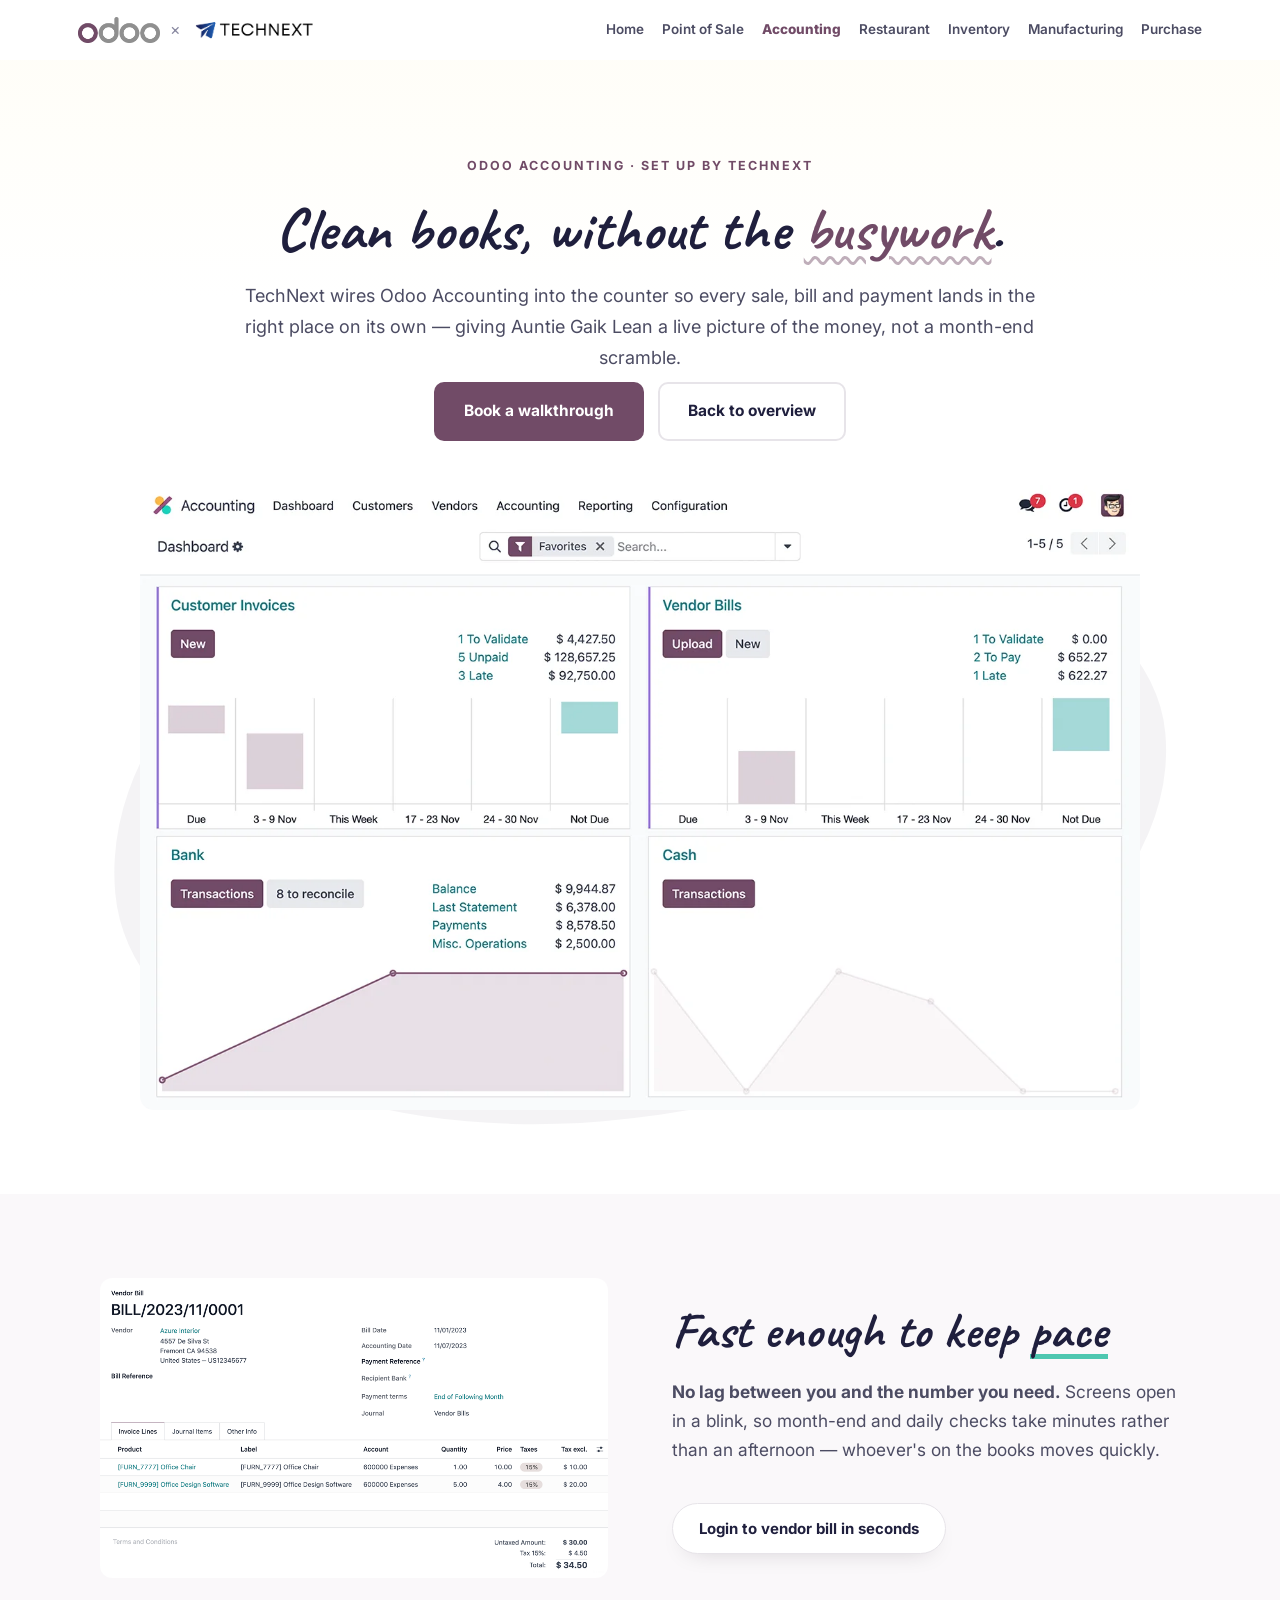
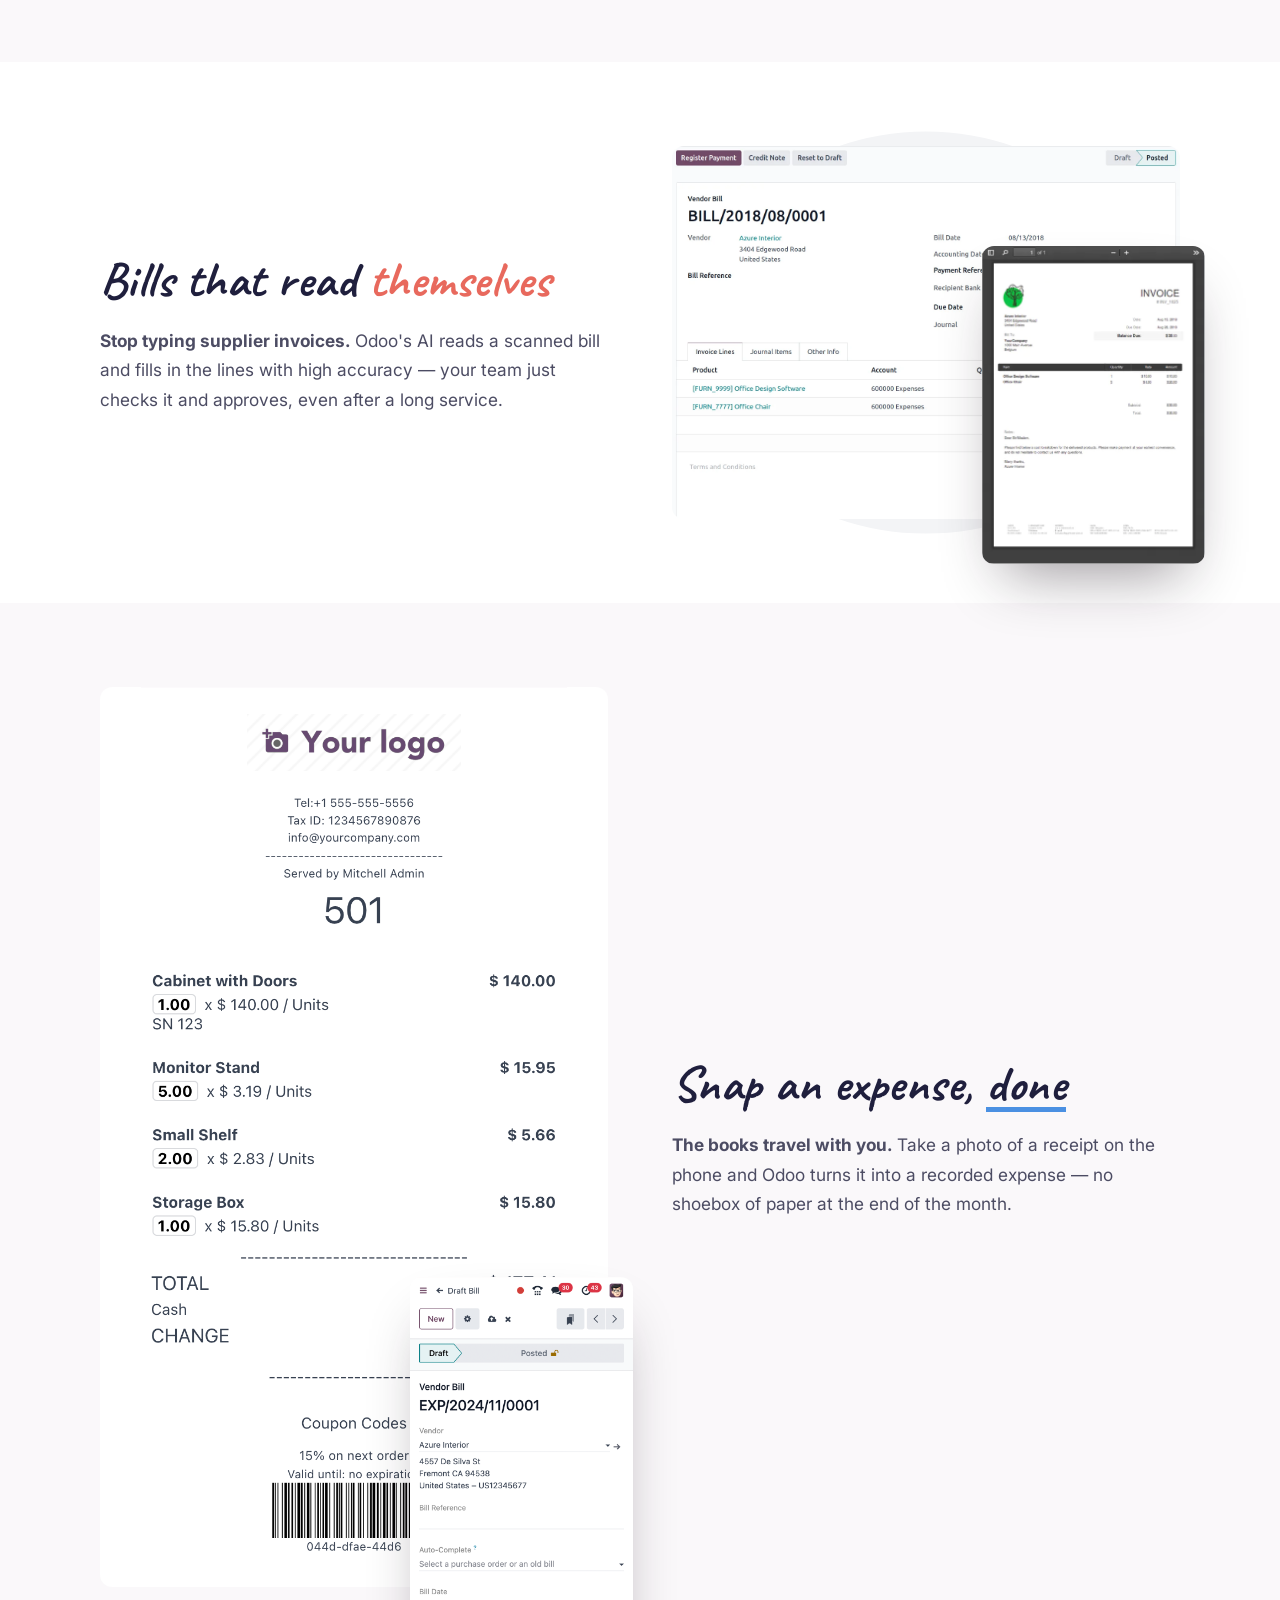
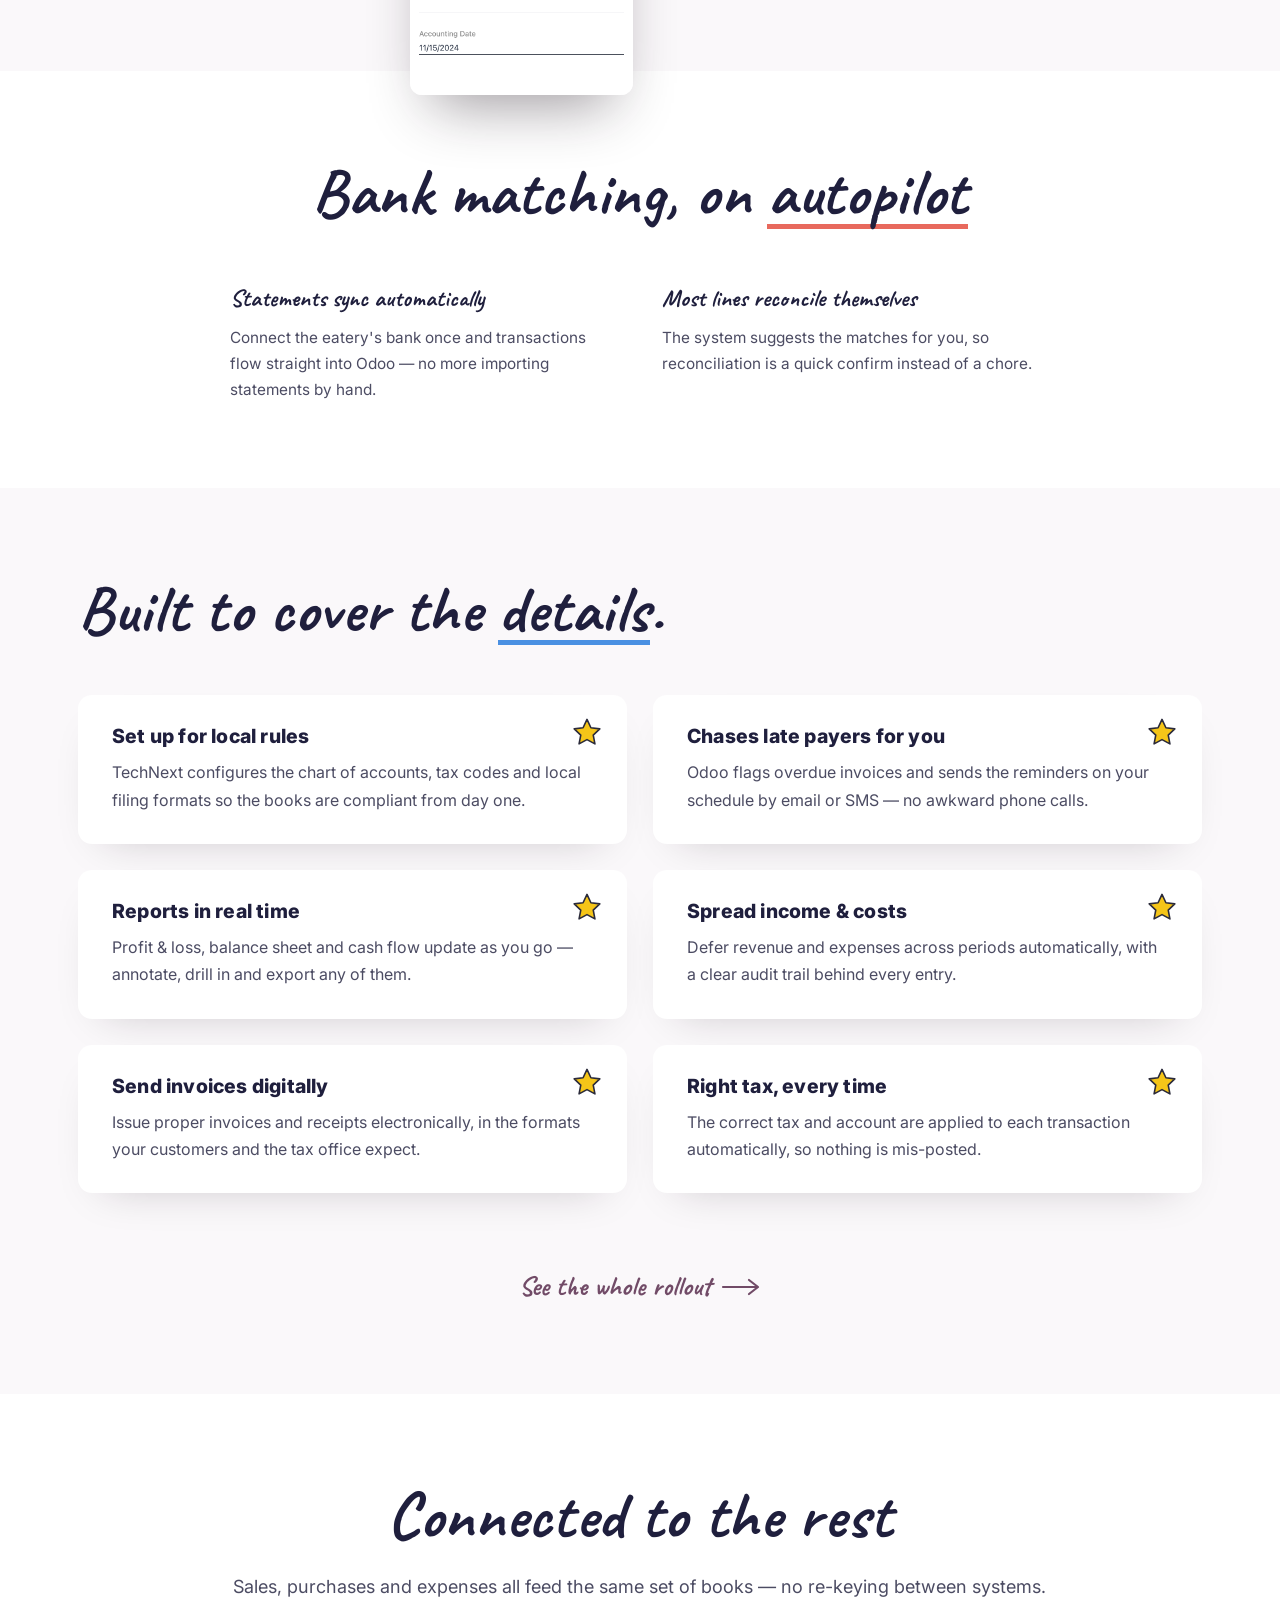
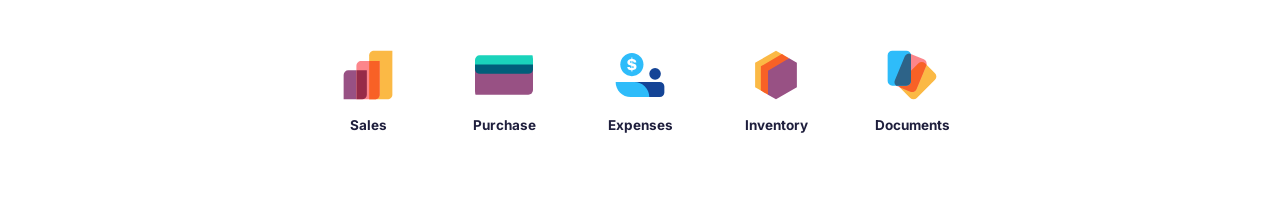
==== accounting.html @ 38722aa0 "Refine section placements to match odoo references - inventory: bigger picking illustrations; "Recei" ====
<!DOCTYPE html>
<html lang="en">
<head>
<meta charset="UTF-8"/>
<meta name="viewport" content="width=device-width, initial-scale=1.0"/>
<title>Accounting — Odoo for Auntie Gaik Lean · TechNext</title>
<meta name="robots" content="noindex, nofollow"/>
<link rel="icon" href="data:image/svg+xml,<svg xmlns='http://www.w3.org/2000/svg' viewBox='0 0 32 32'><rect width='32' height='32' rx='6' fill='%23714B67'/><text x='16' y='22' font-size='18' font-family='sans-serif' fill='white' text-anchor='middle'>O</text></svg>">
<link rel="preconnect" href="https://fonts.googleapis.com"/>
<link rel="preconnect" href="https://fonts.gstatic.com" crossorigin/>
<link href="https://fonts.googleapis.com/css2?family=Inter:wght@400;500;600;700;800;900&family=Caveat:wght@400;600;700&display=swap" rel="stylesheet"/>
<link rel="stylesheet" href="odoo-replica.css?v=14"/>
</head>
<body>

<nav id="nav" class="scrolled">
  <div class="nav-inner">
    <a href="index.html" class="brand">
      <img class="brand-logo" src="img/logo/odoo_logo.png" alt="Odoo"/>
      <i>×</i>
      <img class="brand-logo brand-logo-tn" src="img/logo/technext_logo.png" alt="TechNext"/>
    </a>
    <div class="nav-links">
      <a href="index.html">Home</a>
      <a href="pos.html">Point of Sale</a>
      <a href="accounting.html" class="active">Accounting</a>
      <a href="restaurant.html">Restaurant</a>
      <a href="inventory.html">Inventory</a>
      <a href="manufacturing.html">Manufacturing</a>
      <a href="purchase.html">Purchase</a>
    </div>
  </div>
</nav>

<header class="page-hero">
  <div class="container">
    <span class="eyebrow">Odoo Accounting · set up by TechNext</span>
    <h1>Clean books, without the <span class="ink-purple">busywork</span>.</h1>
    <p class="section-sub center">TechNext wires Odoo Accounting into the counter so every sale, bill and payment lands in the right place on its own — giving Auntie Gaik Lean a live picture of the money, not a month-end scramble.</p>
    <div class="od-btn-row">
      <a href="mailto:hello@technext.asia?subject=Odoo%20Accounting%20for%20Auntie%20Gaik%20Lean" class="btn btn-primary">Book a walkthrough</a>
      <a href="index.html#platform" class="btn btn-ghost">Back to overview</a>
    </div>
  </div>
</header>

<section class="xc-section" style="padding-top:0">
  <div class="container">
    <div class="xc-shot" style="margin-top:0"><img class="xc-img" src="img/odoo-pages/accounting/accounting-hero-image.webp" alt="Odoo Accounting dashboard"/></div>
  </div>
</section>

<section class="xc-section alt">
  <div class="container">
    <div class="od-row">
      <div class="od-media"><img class="main" src="img/odoo-pages/accounting/accounting-vendor-bill.webp" alt="Vendor bill in Odoo"/></div>
      <div class="od-copy">
        <h2>Fast enough to keep <span class="od-u-teal">pace</span></h2>
        <p><b>No lag between you and the number you need.</b> Screens open in a blink, so month-end and daily checks take minutes rather than an afternoon — whoever's on the books moves quickly.</p>
        <div class="chip-row" style="justify-content:flex-start"><span class="chip">Login to vendor bill in seconds</span></div>
      </div>
    </div>
  </div>
</section>

<section class="xc-section">
  <div class="container">
    <div class="od-row">
      <div class="od-copy">
        <h2>Bills that read <span class="w-coral">themselves</span></h2>
        <p><b>Stop typing supplier invoices.</b> Odoo's AI reads a scanned bill and fills in the lines with high accuracy — your team just checks it and approves, even after a long service.</p>
      </div>
      <div class="od-media circle">
        <img class="main" src="img/odoo-pages/accounting/accounting-bill.webp" alt="Bill captured automatically"/>
        <img class="over" src="img/odoo-pages/accounting/accounting-bill-pdf.webp" alt="Scanned supplier bill"/>
      </div>
    </div>
  </div>
</section>

<section class="xc-section alt">
  <div class="container">
    <div class="od-row">
      <div class="od-media circle">
        <img class="main" src="img/odoo-pages/accounting/accounting-mobile-02.webp" alt="Odoo Accounting on mobile"/>
        <img class="over" src="img/odoo-pages/accounting/accounting-mobile-01.webp" alt="Expense photo capture"/>
      </div>
      <div class="od-copy">
        <h2>Snap an expense, <span class="od-u-blue">done</span></h2>
        <p><b>The books travel with you.</b> Take a photo of a receipt on the phone and Odoo turns it into a recorded expense — no shoebox of paper at the end of the month.</p>
      </div>
    </div>
  </div>
</section>

<section class="xc-section">
  <div class="container center">
    <h2 class="section-h">Bank matching, on <span class="od-u-coral">autopilot</span></h2>
    <div class="feat-grid" style="grid-template-columns:repeat(2,1fr);max-width:820px;margin-left:auto;margin-right:auto">
      <div><h4>Statements sync automatically</h4><p>Connect the eatery's bank once and transactions flow straight into Odoo — no more importing statements by hand.</p></div>
      <div><h4>Most lines reconcile themselves</h4><p>The system suggests the matches for you, so reconciliation is a quick confirm instead of a chore.</p></div>
    </div>
  </div>
</section>

<section class="xc-section alt">
  <div class="container center">
    <h2 class="section-h od-h-left">Built to cover the <span class="od-u-blue">details</span>.</h2>
    <div class="od-cards">
      <div class="od-card"><svg class="star" viewBox="0 0 40 40" aria-hidden="true"><path d="M20 3l4.9 10.4 11.1 1.4-8.2 7.8 2.1 11L20 28.3 10.1 33.6l2.1-11L4 14.8l11.1-1.4z" fill="#F5C518" stroke="#2A2A3A" stroke-width="2" stroke-linejoin="round"/></svg><h3>Set up for local rules</h3><p>TechNext configures the chart of accounts, tax codes and local filing formats so the books are compliant from day one.</p></div>
      <div class="od-card"><svg class="star" viewBox="0 0 40 40" aria-hidden="true"><path d="M20 3l4.9 10.4 11.1 1.4-8.2 7.8 2.1 11L20 28.3 10.1 33.6l2.1-11L4 14.8l11.1-1.4z" fill="#F5C518" stroke="#2A2A3A" stroke-width="2" stroke-linejoin="round"/></svg><h3>Reports in real time</h3><p>Profit &amp; loss, balance sheet and cash flow update as you go — annotate, drill in and export any of them.</p></div>
      <div class="od-card"><svg class="star" viewBox="0 0 40 40" aria-hidden="true"><path d="M20 3l4.9 10.4 11.1 1.4-8.2 7.8 2.1 11L20 28.3 10.1 33.6l2.1-11L4 14.8l11.1-1.4z" fill="#F5C518" stroke="#2A2A3A" stroke-width="2" stroke-linejoin="round"/></svg><h3>Send invoices digitally</h3><p>Issue proper invoices and receipts electronically, in the formats your customers and the tax office expect.</p></div>
      <div class="od-card"><svg class="star" viewBox="0 0 40 40" aria-hidden="true"><path d="M20 3l4.9 10.4 11.1 1.4-8.2 7.8 2.1 11L20 28.3 10.1 33.6l2.1-11L4 14.8l11.1-1.4z" fill="#F5C518" stroke="#2A2A3A" stroke-width="2" stroke-linejoin="round"/></svg><h3>Chases late payers for you</h3><p>Odoo flags overdue invoices and sends the reminders on your schedule by email or SMS — no awkward phone calls.</p></div>
      <div class="od-card"><svg class="star" viewBox="0 0 40 40" aria-hidden="true"><path d="M20 3l4.9 10.4 11.1 1.4-8.2 7.8 2.1 11L20 28.3 10.1 33.6l2.1-11L4 14.8l11.1-1.4z" fill="#F5C518" stroke="#2A2A3A" stroke-width="2" stroke-linejoin="round"/></svg><h3>Spread income &amp; costs</h3><p>Defer revenue and expenses across periods automatically, with a clear audit trail behind every entry.</p></div>
      <div class="od-card"><svg class="star" viewBox="0 0 40 40" aria-hidden="true"><path d="M20 3l4.9 10.4 11.1 1.4-8.2 7.8 2.1 11L20 28.3 10.1 33.6l2.1-11L4 14.8l11.1-1.4z" fill="#F5C518" stroke="#2A2A3A" stroke-width="2" stroke-linejoin="round"/></svg><h3>Right tax, every time</h3><p>The correct tax and account are applied to each transaction automatically, so nothing is mis-posted.</p></div>
    </div>
    <div class="center"><a class="see-all" href="index.html#platform">See the whole rollout <svg viewBox="0 0 40 20" fill="none" stroke="currentColor" stroke-width="2.2" stroke-linecap="round" stroke-linejoin="round"><path d="M2 10 H36"/><path d="M28 3 L37 10 L28 17"/></svg></a></div>
  </div>
</section>

<section class="xc-section">
  <div class="container center">
    <h2 class="section-h">Connected to the rest</h2>
    <p class="section-sub center">Sales, purchases and expenses all feed the same set of books — no re-keying between systems.</p>
    <div class="apps-row">
      <div><img src="img/odoo-pages/accounting/icon_sale.svg" alt=""/><h5>Sales</h5></div>
      <div><img src="img/odoo-pages/accounting/icon_purchase.svg" alt=""/><h5>Purchase</h5></div>
      <div><img src="img/odoo-pages/accounting/icon_hr_expense.svg" alt=""/><h5>Expenses</h5></div>
      <div><img src="img/odoo-pages/accounting/icon_stock.svg" alt=""/><h5>Inventory</h5></div>
      <div><img src="img/odoo-pages/accounting/icon_documents.svg" alt=""/><h5>Documents</h5></div>
    </div>
  </div>
</section>

<script src="odoo-replica.js?v=14"></script>
</body>
</html>
---- odoo-replica.css ----
/* ============ Odoo visual system — fresh build for Auntie Gaik Lean proposal ============ */
:root{
  --purple:#714B67;
  --purple-dark:#5B3B54;
  --purple-light:#F0EAEE;
  --teal:#017E84;
  --yellow:#F5C518;
  --coral:#E8695D;
  --ink:#1F1F3D;
  --body:#4C4C63;
  --muted:#8888A0;
  --line:#E7E4E9;
  --bg-alt:#FAF8FA;
  --radius-lg:20px;
  --radius-md:14px;
  --shadow:0 30px 70px -20px rgba(31,20,30,.18);
  --maxw:1180px;
}
*{margin:0;padding:0;box-sizing:border-box}
html{scroll-behavior:smooth}
body{font-family:'Inter',system-ui,-apple-system,sans-serif;color:var(--body);background:#fff;font-size:17px;line-height:1.7;-webkit-font-smoothing:antialiased}
img{max-width:100%;display:block}
a{color:inherit;text-decoration:none}
h1,h2,h3{color:var(--ink);font-family:'Caveat',cursive;font-weight:700;line-height:1.15;letter-spacing:.01em}
.container{max-width:var(--maxw);margin:0 auto;padding:0 28px}
section{padding:108px 0}
.center{text-align:center}
.ink-purple{color:var(--purple);text-decoration:underline wavy;text-decoration-color:rgba(113,75,103,.45);text-underline-offset:7px;text-decoration-thickness:2.5px}
.eyebrow{display:inline-block;font-size:12.5px;font-weight:700;letter-spacing:.16em;text-transform:uppercase;color:var(--purple);margin-bottom:20px}
.section-h{font-size:clamp(2.5rem,4.8vw,3.7rem);margin-bottom:18px;max-width:20em;margin-left:auto;margin-right:auto}
.section-sub{font-size:1.15rem;max-width:46em;margin:0 auto;color:var(--body)}

/* buttons */
.btn{display:inline-flex;align-items:center;gap:10px;font-weight:700;font-size:15.5px;border-radius:10px;padding:14px 28px;border:2px solid transparent;cursor:pointer;transition:all .18s}
.btn-lg{padding:17px 32px;font-size:16.5px}
.btn-primary{background:var(--purple);color:#fff}
.btn-primary:hover{background:var(--purple-dark);transform:translateY(-2px);box-shadow:0 14px 30px -8px rgba(113,75,103,.55)}
.btn-ghost{background:#fff;color:var(--ink);border-color:var(--line)}
.btn-ghost:hover{border-color:var(--purple);color:var(--purple)}
.btn-ghost-dark{background:transparent;color:#fff;border-color:rgba(255,255,255,.4)}
.btn-ghost-dark:hover{border-color:#fff}
.btn-note{font-size:13.5px;color:var(--muted);margin-top:16px}

/* ============ Nav ============ */
#nav{position:fixed;top:0;left:0;right:0;z-index:80;background:rgba(255,255,255,.94);backdrop-filter:blur(14px);border-bottom:1px solid transparent;transition:border-color .2s,box-shadow .2s}
#nav.scrolled{border-color:var(--line);box-shadow:0 10px 30px -18px rgba(31,20,30,.25)}
.nav-inner{max-width:var(--maxw);margin:0 auto;padding:16px 28px;display:flex;align-items:center;justify-content:space-between;gap:20px}
.brand{display:flex;align-items:center;gap:10px;color:var(--ink)}
.brand b{font-size:23px;font-weight:900;letter-spacing:-.03em;color:var(--purple)}
.brand-logo{height:26px;width:auto;display:block}
.brand-logo-tn{height:22px}
.brand i{font-style:normal;color:var(--muted);font-size:16px}
.brand span{font-size:12px;font-weight:600;letter-spacing:.02em;color:var(--muted);border-left:1px solid var(--line);padding-left:10px}
.nav-links{display:flex;gap:18px;align-items:center;flex-wrap:wrap;justify-content:flex-end}
.nav-links a{color:var(--body);font-size:13.5px;font-weight:600;white-space:nowrap;transition:color .18s}
.nav-links a:hover{color:var(--purple)}
.nav-links a.active{color:var(--purple);font-weight:800}
.nav-cta{padding:10px 20px;font-size:14px;white-space:nowrap;flex-shrink:0}
@media(max-width:860px){.nav-inner{flex-wrap:wrap;row-gap:10px}.brand span{display:none}.nav-links{width:100%;flex-wrap:nowrap;overflow-x:auto;justify-content:flex-start;gap:16px;padding-bottom:2px;-webkit-overflow-scrolling:touch}}

/* ============ Hero ============ */
.hero{padding:158px 0 0;text-align:center;background:linear-gradient(180deg,#FFFDF6 0%,#fff 62%)}
.hero .prepared{font-size:13.5px;font-weight:700;letter-spacing:.04em;color:var(--muted);margin-bottom:26px;text-transform:uppercase}
.hero .prepared b{color:var(--teal)}
.hero h1{font-size:clamp(0.8rem,3.7vw,3.1rem);max-width:none;white-space:nowrap;margin:0 auto 24px}
.hero p.lede{font-size:1.28rem;max-width:40em;margin:0 auto 34px;color:var(--body)}
.price-badge{display:inline-flex;flex-direction:column;align-items:center;background:var(--purple-light);border-radius:16px;padding:14px 30px;margin-bottom:36px}
.price-amt{font-size:1.5rem;font-weight:900;color:var(--purple)}
.price-sub{font-size:12.5px;color:var(--body);font-weight:600}
.hero-ctas{display:flex;gap:16px;justify-content:center;flex-wrap:wrap}
.hero-art{max-width:760px;margin:64px auto 0;padding:0 20px}
.hero-art img{width:100%}
.hero-portrait{max-width:940px;margin:44px auto 0;padding:0 20px}
.hero-portrait img{width:100%;display:block}

/* ===== Scroll-reveal entrance + interactivity ===== */
@media (prefers-reduced-motion: no-preference){
  .reveal{opacity:0;translate:0 30px;transition:opacity .7s cubic-bezier(.2,.75,.25,1),translate .7s cubic-bezier(.2,.75,.25,1),transform .32s ease,box-shadow .32s ease}
  .reveal.in-view{opacity:1;translate:0 0}
  .hero-portrait.reveal{translate:0 44px;transition-duration:.9s}
}
/* title hover movement */
.hero h1,.section-h,.pos-orders h2,.tb-feature h2,.plan-head,.inv-head,.quotation-head{transition:transform .32s ease}
.section-h:hover,.pos-orders h2:hover,.plan-head:hover,.inv-head:hover,.quotation-head:hover{transform:translateY(-3px)}
/* interactive media frames */
.intro-frame img,.plan-showcase img,.inv-showcase img,.quotation-video,.pos-main,.tb-plan{transition:transform .38s cubic-bezier(.2,.7,.2,1),box-shadow .38s ease}
.intro-frame:hover img{transform:scale(1.025)}
.plan-showcase:hover img,.inv-showcase:hover img{transform:translateY(-6px) scale(1.01)}
.quotation-showcase:hover .quotation-video{transform:translateY(-5px);box-shadow:0 40px 80px -28px rgba(31,20,30,.45)}
.pos-showcase:hover .pos-main{transform:translateY(-5px)}
/* interactive feature checklist */
.check-item{transition:transform .25s ease,color .25s ease}
.check-item:hover{transform:translateX(6px);color:var(--purple)}
.check-item:hover b{color:var(--purple)}

/* ============ Testimonial strip ============ */
.proof-strip{padding:80px 0 60px}
.proof-inner{display:flex;align-items:center;gap:26px;max-width:880px;margin:0 auto;background:#fff;border:1px solid var(--line);border-radius:var(--radius-lg);padding:34px 40px;box-shadow:var(--shadow);flex-wrap:wrap}
.proof-avatar{width:58px;height:58px;border-radius:50%;flex:none;object-fit:cover}
.proof-quote{font-size:1.08rem;font-style:italic;color:var(--ink);flex:1;min-width:260px}
.proof-who{display:flex;flex-direction:column;font-size:13.5px;flex:none}
.proof-who b{color:var(--ink);font-size:14.5px}
.proof-who span{color:var(--muted)}
.proof-logo{height:26px;width:auto;flex:none;opacity:.85}
.proof-note{margin-top:26px;font-size:14px;color:var(--muted);font-weight:600}

/* ============ Imagine / apps grid ============ */
.imagine{background:var(--bg-alt)}
/* ── apps universe (competitor annotations wrapper) ── */
.apps-universe{position:relative;margin-top:56px;padding:72px 15% 64px;background:var(--purple-light);border-radius:24px;overflow:visible}
.apps-grid{display:grid;grid-template-columns:repeat(6,1fr);gap:16px}

/* annotation base */
.ann{position:absolute;display:flex;flex-direction:column;align-items:flex-start;pointer-events:none;z-index:2;color:var(--purple-dark)}
.ann-label{font-family:'Caveat',cursive;font-size:22px;font-weight:600;color:var(--purple-dark);line-height:1.2;white-space:nowrap}
.ann-arr{display:block;flex:none}

/* annotation positions */
.ann-pos{top:14px;left:7%}
.ann-chope{top:6px;left:28%;align-items:center}
.ann-deputy{top:14px;left:64%;align-items:flex-start}
.ann-side{top:50%;left:6px;transform:translateY(-50%);align-items:flex-end;text-align:right;white-space:normal;max-width:110px}
.ann-xero{bottom:10px;left:7%;flex-direction:row;align-items:flex-end;gap:6px}

@media(max-width:960px){.ann{display:none}.apps-universe{padding:52px 20px 44px}}
@media(max-width:900px){.apps-grid{grid-template-columns:repeat(4,1fr)}}
@media(max-width:560px){.apps-grid{grid-template-columns:repeat(3,1fr)}}
.app-tile{display:flex;flex-direction:column;align-items:center;gap:12px;padding:26px 10px 22px;border-radius:var(--radius-md);background:#fff;border:1px solid var(--line);transition:all .18s}
.app-tile:hover{box-shadow:0 16px 34px -14px rgba(31,20,30,.2);transform:translateY(-4px);border-color:transparent}
.app-tile img{width:52px;height:52px;border-radius:12px}
.app-tile span{font-size:13.5px;font-weight:700;color:var(--ink);text-align:center}

/* ── hero mega apps universe (full 24-app Odoo grid + competitor annotations) ── */
.platform-apps{background:#f3f4f6}

/* Intro stacked figures (industry section) */
.intro-figures{display:flex;flex-direction:column;align-items:center;gap:18px;max-width:820px;margin:0 auto}
.intro-frame{width:100%;background:transparent;border:none;border-radius:0;padding:0;box-shadow:none}
.intro-frame img{width:100%;display:block}

/* Quotations that convert (Sales) centered showcase */
.quotation-feature{padding:64px 28px 32px}
.quotation-head{font-size:clamp(2.5rem,5.2vw,3.9rem);margin-bottom:16px}
.coral-text{color:var(--coral)}
.quotation-feature .section-sub{margin-bottom:0}
.quotation-showcase{max-width:960px;margin:52px auto 0}
.quotation-video{display:block;width:100%;aspect-ratio:16/9;border-radius:16px;border:1px solid var(--line);box-shadow:0 30px 64px -26px rgba(31,20,30,.34);background:#0f0f1a}
.mega-universe{position:relative;max-width:1160px;margin:52px auto 0;padding:66px 14% 74px;background:transparent;overflow:visible}
.mega-grid{display:grid;grid-template-columns:repeat(6,1fr);gap:16px}
.sap-brace{width:100%;height:22px;color:var(--purple-dark)}
.m-quickbooks{top:2px;left:18%}
.m-notion{top:0;left:30.5%}
.m-docusign{top:2px;left:43%}
.m-salesforce{top:0;left:55%}
.m-powerapps{top:2px;left:66%}
.m-chargebee{top:24px;right:1%;flex-direction:row;align-items:flex-start;gap:4px}
.m-seamless{top:36%;left:0;flex-direction:row;align-items:center;text-align:right;gap:4px}
.m-servicecloud{top:60%;left:0;flex-direction:row;align-items:center;text-align:right;gap:4px}
.m-harvest{top:38.5%;right:0;flex-direction:row;align-items:center;gap:4px}
.m-hubspot{top:59.5%;right:0;flex-direction:row;align-items:center;gap:4px}
.m-tableau{top:80%;right:0;flex-direction:row;align-items:center;gap:4px}
.m-slack{top:23%;left:43%}
.m-lightspeed{top:46%;left:28%;align-items:center}
.m-asana{top:46%;left:66%;align-items:center}
.m-zendesk{top:68%;left:39.5%;align-items:center}
.m-shopify{top:68%;left:53.5%;align-items:center}
.m-bamboohr{top:87%;left:64%;align-items:center}
.m-sap{bottom:2px;left:14%;flex-direction:column;align-items:center;width:48%}
@media(max-width:960px){.mega-universe{padding:44px 18px 40px}}
@media(max-width:900px){.mega-grid{grid-template-columns:repeat(4,1fr)}}
@media(max-width:560px){.mega-grid{grid-template-columns:repeat(3,1fr)}}
.apps-note{text-align:center;margin-top:38px;font-size:14.5px;color:var(--muted)}

/* ============ Feature rows ============ */
.feature{display:grid;grid-template-columns:.95fr 1.05fr;gap:72px;align-items:center;padding:64px 0}
.feature.flip{direction:rtl}
.feature.flip .f-copy,.feature.flip .f-media{direction:ltr}
@media(max-width:960px){.feature{grid-template-columns:1fr;gap:40px;direction:ltr!important}}
.f-copy .kicker{font-size:12px;font-weight:700;letter-spacing:.14em;text-transform:uppercase;color:var(--teal);margin-bottom:16px;display:block}
.f-copy h2{font-size:clamp(2.1rem,3.8vw,2.9rem);margin-bottom:18px}
.f-copy p{font-size:1.05rem}
.f-media .shot{border-radius:var(--radius-lg);overflow:hidden;border:1px solid var(--line);box-shadow:var(--shadow);background:#fff}
.f-media .shot img{width:100%}
.feature-list-wrap{padding-top:40px}

/* Take-your-orders centered showcase (replica of odoo.com fine-dining) */
.pos-orders{padding:64px 28px 32px}
.pos-orders h2{font-size:clamp(2.5rem,5.2vw,3.9rem);margin-bottom:16px}
.pos-orders .section-sub{margin-bottom:0}
.pos-showcase{position:relative;width:100%;max-width:1040px;margin:52px auto 0;aspect-ratio:2.15/1}
.pos-showcase img{position:absolute;border-radius:12px;background:#fff}
.pos-main{left:0;top:0;width:66%;z-index:1;border:1px solid var(--line);box-shadow:0 26px 60px -26px rgba(31,20,30,.34)}
.pos-side{right:0;top:0;width:25%;z-index:2;border:1px solid var(--line);box-shadow:0 26px 58px -22px rgba(31,20,30,.42)}
.pos-float{left:28%;bottom:2%;width:25%;z-index:3;box-shadow:0 30px 60px -16px rgba(31,20,30,.5)}
@media(max-width:800px){
  .pos-showcase{position:static;aspect-ratio:auto;max-width:440px;display:flex;flex-direction:column;align-items:center;gap:18px}
  .pos-showcase img{position:static;width:100%}
}

/* Table-booking centered showcase (replica of odoo.com fine-dining) */
.tb-feature{padding:64px 28px 32px}
.tb-feature h2{font-size:clamp(2.5rem,5.2vw,3.9rem);margin-bottom:16px}
.tb-feature .section-sub{margin-bottom:0}
.ink-yellow{color:var(--ink);text-decoration:underline wavy;text-decoration-color:var(--yellow);text-underline-offset:8px;text-decoration-thickness:3px}
.tb-showcase{position:relative;width:100%;max-width:1120px;margin:52px auto 0;aspect-ratio:1.87}
.tb-showcase img{position:absolute;border-radius:12px;border:1px solid var(--line);background:#fff}
.tb-plan{left:0;top:50%;transform:translateY(-50%);width:47%;z-index:1;box-shadow:0 26px 58px -26px rgba(31,20,30,.36)}
.tb-edit{right:0;top:0;width:50%;z-index:2;box-shadow:0 22px 50px -24px rgba(31,20,30,.34)}
.tb-cal{right:0;bottom:0;width:50%;z-index:2;box-shadow:0 22px 50px -24px rgba(31,20,30,.34)}
.tb-arrow{position:absolute;left:43%;bottom:3%;width:82px;height:auto;color:var(--purple);z-index:3}
@media(max-width:800px){
  .tb-showcase{position:static;aspect-ratio:auto;max-width:460px;display:flex;flex-direction:column;align-items:center;gap:18px}
  .tb-showcase img{position:static;width:100%;transform:none}
  .tb-arrow{display:none}
}

/* Planning centered showcase (replica of odoo.com fine-dining) */
.plan-feature{padding:64px 28px 32px}
.plan-head{display:flex;align-items:center;justify-content:center;gap:22px;flex-wrap:wrap;font-size:clamp(2.5rem,5.2vw,3.9rem);margin-bottom:16px}
.plan-ic{width:52px;height:52px;flex:none;color:var(--coral)}
.plan-ic.flip{transform:scaleX(-1)}
.mark-coral{background:rgba(232,105,93,.32);box-decoration-break:clone;-webkit-box-decoration-break:clone;padding:.02em .22em;border-radius:5px;color:var(--ink)}
.plan-feature .section-sub{margin-bottom:0}
.plan-showcase{position:relative;max-width:900px;margin:52px auto 0}
.plan-showcase::before{content:"";position:absolute;left:50%;top:50%;transform:translate(-50%,-50%);width:82%;aspect-ratio:1;background:rgba(31,31,61,.045);border-radius:50%;z-index:0}
.plan-showcase img{position:relative;z-index:1;width:100%;border-radius:14px;border:1px solid var(--line);box-shadow:0 30px 64px -26px rgba(31,20,30,.34)}
@media(max-width:800px){.plan-head{gap:12px}.plan-ic{width:38px;height:38px}}

/* Inventory centered showcase (replica of odoo.com fine-dining) */
.inv-feature{padding:64px 28px 32px}
.inv-head{display:flex;align-items:center;justify-content:center;gap:26px;flex-wrap:wrap;font-size:clamp(2.5rem,5.2vw,3.9rem);margin-bottom:16px}
.inv-ic{width:58px;height:56px;flex:none}
.inv-ic.flip{transform:scaleX(-1)}
.mark-yellow{background:rgba(245,197,24,.5);box-decoration-break:clone;-webkit-box-decoration-break:clone;padding:.02em .22em;border-radius:5px;color:var(--ink)}
.inv-feature .section-sub{margin-bottom:0}
.inv-showcase{position:relative;max-width:1040px;margin:52px auto 0}
.inv-showcase::before{content:"";position:absolute;left:50%;top:50%;transform:translate(-50%,-50%);width:44%;aspect-ratio:1;background:rgba(31,31,61,.045);border-radius:50%;z-index:0}
.inv-spark{position:absolute;top:-24px;left:-8px;width:60px;height:60px;color:#2E7FF1;z-index:2}
.inv-showcase img{position:relative;z-index:1;width:100%;border-radius:14px;border:1px solid var(--line);box-shadow:0 30px 64px -26px rgba(31,20,30,.34)}
@media(max-width:800px){.inv-head{gap:14px}.inv-ic{width:42px;height:42px}.inv-spark{display:none}}

/* mini carousel */
.carousel{position:relative}
.carousel .slide{display:none}
.carousel .slide.active{display:block}
.car-nav{display:flex;align-items:center;justify-content:center;gap:18px;margin-top:20px}
.car-btn{width:40px;height:40px;border-radius:50%;border:1px solid var(--line);background:#fff;color:var(--ink);cursor:pointer;font-size:17px;display:flex;align-items:center;justify-content:center;transition:all .15s}
.car-btn:hover{border-color:var(--purple);color:var(--purple);background:var(--purple-light)}
.car-dots{display:flex;gap:9px}
.car-dots i{width:8px;height:8px;border-radius:50%;background:var(--line);display:block;transition:background .15s}
.car-dots i.on{background:var(--purple)}

/* speech bubble */
.bubble{display:flex;align-items:flex-start;gap:14px;margin-top:32px}
.bubble .avatar{flex:none;width:46px;height:46px;border-radius:50%;background:var(--purple);color:#fff;font-weight:800;font-size:12.5px;display:flex;align-items:center;justify-content:center}
.bubble .avatar.teal{background:var(--teal)}
.bubble .say{position:relative;background:#fff;border:1px solid var(--line);border-radius:var(--radius-md);padding:15px 19px;font-size:15px;font-style:italic;color:var(--ink);box-shadow:0 14px 30px -16px rgba(31,20,30,.3)}
.bubble .say::before{content:"";position:absolute;left:-7px;top:16px;width:12px;height:12px;background:#fff;border-left:1px solid var(--line);border-bottom:1px solid var(--line);transform:rotate(45deg)}
.bubble .say b{display:block;font-style:normal;font-size:11.5px;font-weight:700;letter-spacing:.06em;text-transform:uppercase;color:var(--muted);margin-top:8px}

/* ============ Checklist ============ */
.check-grid{display:grid;grid-template-columns:repeat(3,1fr);gap:10px 44px;margin-top:52px;text-align:left}
@media(max-width:900px){.check-grid{grid-template-columns:repeat(2,1fr)}}
@media(max-width:560px){.check-grid{grid-template-columns:1fr}}
.check-item{display:flex;gap:14px;align-items:flex-start;padding:12px 0;color:var(--teal);font-weight:800}
.check-item b{display:block;color:var(--ink);font-size:15.5px;font-weight:700}
.check-item span{font-size:13.5px;color:var(--body);font-weight:400}

/* ============ POS "Restaurant made easy" grid ============ */
.pos-section{background:var(--bg-alt)}
.pos-grid{display:grid;grid-template-columns:repeat(3,1fr);gap:22px;margin-top:56px}
@media(max-width:900px){.pos-grid{grid-template-columns:repeat(2,1fr)}}
@media(max-width:600px){.pos-grid{grid-template-columns:1fr}}
.pos-card{background:#fff;border:1px solid var(--line);border-radius:var(--radius-md);overflow:hidden;box-shadow:0 18px 40px -20px rgba(31,20,30,.18);transition:transform .18s}
.pos-card:hover{transform:translateY(-4px)}
.pos-card img{width:100%;aspect-ratio:4/3;object-fit:cover;background:var(--purple)}
.pos-card video{display:block;width:100%;aspect-ratio:16/9;object-fit:cover;background:#0f0f1a}
.pos-card-wide{grid-column:1/-1}
.pos-card figcaption{padding:16px 18px 20px;text-align:left}
.pos-card figcaption b{display:block;font-size:15px;color:var(--ink);margin-bottom:4px}
.pos-card figcaption span{font-size:13px;color:var(--muted)}

/* ============ Why Odoo ============ */
.why-grid{display:grid;grid-template-columns:repeat(3,1fr);gap:24px}
@media(max-width:900px){.why-grid{grid-template-columns:1fr}}
.why-card{background:#fff;border:1px solid var(--line);border-radius:var(--radius-lg);padding:34px 30px;transition:transform .2s,box-shadow .2s,border-color .2s}
.why-card:hover{transform:translateY(-4px);border-color:transparent;box-shadow:0 26px 52px -28px rgba(31,20,30,.3)}
.why-ic{display:inline-flex;align-items:center;justify-content:center;width:54px;height:54px;border-radius:15px;background:var(--purple-light);color:var(--purple);margin-bottom:22px}
.why-ic svg{width:27px;height:27px}
.why-card h3{font-size:1.55rem;margin-bottom:8px}
.why-card p{font-size:.97rem}

/* Floating video preview modal */
.pos-card{cursor:pointer}
.video-modal{position:fixed;inset:0;z-index:200;display:flex;align-items:center;justify-content:center;padding:5vw;background:rgba(20,14,20,.74);backdrop-filter:blur(6px);-webkit-backdrop-filter:blur(6px);opacity:0;visibility:hidden;transition:opacity .3s ease,visibility .3s ease}
.video-modal.open{opacity:1;visibility:visible}
.video-modal-inner{width:min(1040px,92vw);border-radius:16px;overflow:hidden;background:#000;box-shadow:0 50px 110px -24px rgba(0,0,0,.65);transform:scale(.9) translateY(16px);transition:transform .38s cubic-bezier(.2,.85,.25,1)}
.video-modal.open .video-modal-inner{transform:scale(1) translateY(0)}
.video-modal-inner video{display:block;width:100%;aspect-ratio:16/9;background:#000}
.video-modal-close{position:absolute;top:20px;right:26px;width:46px;height:46px;border-radius:50%;border:none;background:rgba(255,255,255,.15);color:#fff;font-size:26px;line-height:1;cursor:pointer;display:flex;align-items:center;justify-content:center;transition:background .2s,transform .2s}
.video-modal-close:hover{background:rgba(255,255,255,.3);transform:scale(1.08)}
@media (prefers-reduced-motion: reduce){.video-modal,.video-modal-inner{transition:none}}

/* Introduction video section */
.intro-video-wrap{max-width:960px;margin:44px auto 0}
.intro-video{display:block;width:100%;aspect-ratio:16/9;border-radius:16px;border:1px solid var(--line);box-shadow:0 30px 64px -26px rgba(31,20,30,.34);background:#0f0f1a}

/* ===================== App feature pages ===================== */
.page-hero{padding:150px 0 44px;text-align:center;background:linear-gradient(180deg,#FFFDF6 0%,#fff 62%)}
.page-hero h1{font-size:clamp(2.2rem,5vw,3.7rem);margin:0 auto 16px;max-width:16em}
.page-hero .section-sub{margin:0 auto}
.app-media{max-width:1000px;margin:0 auto}
.placeholder{display:flex;flex-direction:column;align-items:center;justify-content:center;gap:6px;width:100%;aspect-ratio:16/9;border:2px dashed #c7c4ce;border-radius:14px;background:#f3f4f6;color:var(--muted);font-weight:700;font-size:14px;text-align:center;padding:18px}
.placeholder small{font-weight:500;font-size:12px;opacity:.85}
.hl-section{background:var(--bg-alt)}
.hl-grid{display:grid;grid-template-columns:repeat(3,1fr);gap:22px;margin-top:48px}
@media(max-width:900px){.hl-grid{grid-template-columns:1fr}}
.hl-card{background:#fff;border:1px solid var(--line);border-radius:var(--radius-md);overflow:hidden;transition:transform .2s,box-shadow .2s}
.hl-card:hover{transform:translateY(-4px);box-shadow:0 22px 46px -24px rgba(31,20,30,.25)}
.hl-card .placeholder{aspect-ratio:16/9;border:none;border-bottom:1px dashed #c7c4ce;border-radius:0}
.hl-body{padding:20px 22px 24px}
.hl-card h3{font-size:1.3rem;margin-bottom:6px}
.hl-card p{font-size:.95rem}
/* --- exact-copy building blocks (odoo.com module pages) --- */
.xc-section{padding:84px 0}
.xc-section.alt{background:var(--bg-alt)}
.xc-img{display:block;width:100%;border-radius:14px}
.xc-shot{max-width:1000px;margin:44px auto 0}
.img-duo{display:grid;grid-template-columns:1fr 1fr;gap:26px;align-items:center;max-width:1000px;margin:44px auto 0}
@media(max-width:800px){.img-duo{grid-template-columns:1fr}}
/* tight masonry collage for a set of related screenshots (e.g. RFQ views) */
.img-collage{columns:2;column-gap:22px;max-width:940px;margin:44px auto 0}
@media(max-width:800px){.img-collage{columns:1}}
.img-collage img{display:block;width:100%;border-radius:12px;margin-bottom:22px;break-inside:avoid;-webkit-column-break-inside:avoid;box-shadow:0 16px 40px -28px rgba(31,20,30,.3)}
/* stacked shots with hand-drawn arrow between (odoo purchase "flexible agreements") */
.stack-shots{max-width:860px;margin:44px auto 0}
.stack-shots img{display:block;border-radius:12px;box-shadow:0 22px 50px -28px rgba(31,20,30,.3)}
.stack-shots .shot-1{width:92%;margin-left:auto}
.stack-shots .mid-arrow{display:flex;justify-content:center;padding:22px 0;color:var(--purple-dark)}
.stack-shots .shot-2{width:78%;margin-left:auto}
/* small-left / big-right duo with arrow between (odoo "cross-channel selling") */
.duo-arrow{display:grid;grid-template-columns:1fr 70px 1.35fr;gap:14px;align-items:center;max-width:1040px;margin:44px auto 0}
.duo-arrow img{width:100%;border-radius:12px;box-shadow:0 18px 44px -28px rgba(31,20,30,.28)}
.duo-arrow .darr{color:var(--purple-dark);width:70px;height:40px}
@media(max-width:800px){.duo-arrow{grid-template-columns:1fr}.duo-arrow .darr{display:none}}
/* single shot with an overlapping card (odoo "all the small things") */
.xc-overlap{position:relative;max-width:820px;margin:44px auto 80px}
.xc-overlap .main{display:block;width:100%;border-radius:12px}
.xc-overlap .over{position:absolute;right:-6%;bottom:-16%;width:60%;border-radius:12px;box-shadow:0 30px 60px -22px rgba(31,20,30,.4)}
@media(max-width:800px){.xc-overlap{margin-bottom:44px}.xc-overlap .over{position:static;width:100%;margin-top:16px;box-shadow:none}}
/* od-media overlay hung on the left side */
.od-media .over-left{position:absolute;left:-6%;bottom:-12%;width:55%;border-radius:12px;box-shadow:0 30px 60px -22px rgba(31,20,30,.45)}
@media(max-width:800px){.od-media .over-left{display:none}}
/* picking strategy cards — big illustration in card, caption below (odoo "minimize picking movements") */
.pick-grid{display:grid;grid-template-columns:repeat(3,1fr);gap:30px;max-width:1120px;margin:48px auto 0;text-align:left}
@media(max-width:900px){.pick-grid{grid-template-columns:1fr}}
.pick-card{background:#fff;border-radius:14px;padding:28px 22px;box-shadow:0 18px 44px -26px rgba(31,20,30,.22);display:flex;align-items:center;justify-content:center}
.pick-card img{width:100%;max-width:345px}
.pick-item h3{font-family:'Inter',sans-serif;font-size:1.15rem;font-weight:800;margin:20px 0 8px;color:var(--ink)}
.pick-item p{font-size:.95rem}
/* paperless shop-floor collage (odoo "become a paperless company") */
.paperless{position:relative}
.paperless img{border-radius:12px;display:block}
.paperless .pc-main{width:78%;margin-left:22%;box-shadow:0 24px 55px -30px rgba(31,20,30,.35)}
.paperless .pc-left{position:absolute;left:0;top:-6%;width:30%;box-shadow:0 26px 54px -24px rgba(31,20,30,.4)}
.paperless .pc-right{position:absolute;right:-4%;bottom:-14%;width:33%;box-shadow:0 26px 54px -24px rgba(31,20,30,.4)}
/* hand-written labels around a screenshot (odoo "complex meets intuitive") */
.annot-wrap{position:relative;max-width:1120px;margin:56px auto 0;padding:0 180px}
.annot-img{display:block;width:100%;border-radius:12px;box-shadow:0 24px 55px -30px rgba(31,20,30,.3)}
.annot{position:absolute;width:160px;font-family:'Caveat',cursive;font-size:22px;font-weight:600;color:var(--purple-dark);line-height:1.12}
.annot svg{width:34px;height:26px;color:#b9b6c0;display:block;margin-top:6px}
.annot.al{text-align:right}
.annot.al svg{margin-left:auto}
.annot.ar{text-align:left}
.a-l1{left:4px;top:8%}.a-l2{left:4px;top:44%}.a-l3{left:4px;bottom:10%}
.a-r1{right:4px;top:6%}.a-r2{right:4px;top:42%}.a-r3{right:4px;bottom:16%}
@media(max-width:1000px){.annot-wrap{padding:0}.annot{display:none}}
/* coral spark decoration (odoo hero flourish) */
.pos-spark{position:absolute;left:-58px;top:-36px;width:58px;height:58px}
@media(max-width:800px){.pos-spark{display:none}}

/* ===== odoo-style soft grey blobs behind imagery ===== */
.xc-shot,.od-media,.pos-showcase,.tb-showcase,.annot-wrap,.stack-shots,.duo-arrow,.xc-overlap,.paperless,.hero-side,.img-collage,.inv-showcase,.plan-showcase{position:relative}
.xc-shot::before,.od-media::before,.pos-showcase::before,.tb-showcase::before,.annot-wrap::before,.stack-shots::before,.duo-arrow::before,.xc-overlap::before,.paperless::before,.hero-side::before,.img-collage::before,.inv-showcase::before,.plan-showcase::before{content:"";position:absolute;left:50%;top:52%;transform:translate(-50%,-50%) rotate(-5deg);width:106%;height:98%;background:rgba(113,102,125,.08);border-radius:48% 52% 56% 44%/56% 45% 55% 44%;z-index:-1;pointer-events:none}
/* vary the blob shape a little between blocks so it reads hand-placed */
.od-media::before{width:112%;height:108%;border-radius:50%;transform:translate(-50%,-50%) rotate(8deg)}
.hero-side::before{width:118%;height:120%;top:58%;border-radius:50% 50% 46% 54%/60% 56% 44% 40%}
.annot-wrap::before{width:78%;height:112%;border-radius:50%}
.stack-shots::before{width:112%;height:104%;transform:translate(-50%,-50%) rotate(4deg)}

/* ===== bigger, more colorful type (odoo scale) ===== */
.section-h{font-size:clamp(2.7rem,5.4vw,4.1rem)}
.od-copy h2{font-size:clamp(2.5rem,4.6vw,3.5rem)}
.section-sub{font-size:1.13rem}
.w-blue{color:#4a90e2}
.w-coral{color:#E8695D}
.w-teal{color:#3bbba4}
.od-hl-teal{background:rgba(78,199,176,.42);box-decoration-break:clone;-webkit-box-decoration-break:clone;padding:.02em .18em;border-radius:4px}
.od-hl-coral{background:rgba(232,105,93,.42);box-decoration-break:clone;-webkit-box-decoration-break:clone;padding:.02em .18em;border-radius:4px}
.od-ellipse-blue{position:relative;display:inline-block;padding:0 .08em}
.od-ellipse-blue::after{content:"";position:absolute;left:-6%;top:-12%;width:112%;height:128%;border:3.5px solid #4a90e2;border-radius:50%;transform:rotate(-4deg);pointer-events:none}
/* staggered RFQ collage (odoo "Automated RFQs for the busy bee") */
.rfq-collage{position:relative;display:grid;grid-template-columns:1fr 1fr;gap:40px;max-width:980px;margin:48px auto 0;align-items:start}
.rfq-collage::before{content:"";position:absolute;left:50%;top:50%;transform:translate(-50%,-50%);width:70%;aspect-ratio:1;background:rgba(113,102,125,.08);border-radius:50%;z-index:-1}
.rfq-col{display:flex;flex-direction:column;gap:34px}
.rfq-col.right{padding-top:66px}
.rfq-collage img{width:100%;border-radius:12px;box-shadow:0 18px 44px -28px rgba(31,20,30,.3)}
.rfq-col.left .loc{width:84%}
@media(max-width:800px){.rfq-collage{grid-template-columns:1fr}.rfq-col.right{padding-top:0}}
/* "+" separator and hand-written follow-up line (odoo inventory hero) */
.plus-sep{font-size:64px;line-height:1;color:#c9c6d0;text-align:center;margin:60px 0 10px;font-weight:300}
.script-line{font-family:'Caveat',cursive;font-size:clamp(1.9rem,3.5vw,2.7rem);font-weight:700;color:var(--ink);text-align:center}
.chip-row{display:flex;flex-wrap:wrap;justify-content:center;gap:14px;margin-top:38px}
.chip{background:#fff;border:1px solid var(--line);border-radius:999px;padding:12px 26px;font-weight:700;color:var(--ink);font-size:15px;box-shadow:0 10px 24px -16px rgba(31,20,30,.25)}
.label-callouts{display:flex;flex-wrap:wrap;justify-content:center;gap:12px;margin-top:34px}
.label-callouts span{font-family:'Caveat',cursive;font-size:21px;font-weight:600;color:var(--purple-dark);background:var(--purple-light);border-radius:10px;padding:6px 16px}
.feat-grid{display:grid;grid-template-columns:repeat(3,1fr);gap:30px 44px;margin-top:48px;text-align:left}
@media(max-width:900px){.feat-grid{grid-template-columns:1fr}}
.feat-grid h4{font-family:'Caveat',cursive;font-size:1.5rem;color:var(--ink);margin-bottom:6px}
.feat-grid p{font-size:.96rem}
.apps-row{display:flex;flex-wrap:wrap;justify-content:center;gap:26px;margin-top:44px}
.apps-row a,.apps-row div{display:flex;flex-direction:column;align-items:center;gap:10px;width:110px}
.apps-row img{width:58px;height:58px;border-radius:13px}
.apps-row h5{font-size:13.5px;font-weight:700;color:var(--ink);text-align:center}
.xc-testimonial{max-width:760px;margin:0 auto;text-align:center}
.xc-testimonial blockquote{font-size:1.3rem;font-style:italic;color:var(--ink);line-height:1.6}
.xc-testimonial .who{display:flex;align-items:center;justify-content:center;gap:16px;margin-top:26px}
.xc-testimonial .who img.avatar{width:56px;height:56px;border-radius:50%;object-fit:cover}
.xc-testimonial .who img.logo{height:30px;width:auto;opacity:.9}
.join-band{background:var(--ink);color:#fff;padding:64px 0;text-align:center}
.join-band h6{font-family:'Caveat',cursive;font-size:2rem;color:#fff}
.advisor-list{display:flex;flex-wrap:wrap;justify-content:center;gap:10px;margin-top:26px}
.advisor-list li{list-style:none;font-size:13px;font-weight:600;color:var(--muted);border:1px solid var(--line);border-radius:999px;padding:8px 18px}
.hero-side{position:relative;max-width:1000px;margin:44px auto 0}
.hero-side .side{position:absolute;right:-2%;bottom:-6%;width:30%;border-radius:12px;box-shadow:0 26px 54px -22px rgba(31,20,30,.45)}
@media(max-width:800px){.hero-side .side{display:none}}

/* --- odoo.com visual layout v2 --- */
.od-btn-row{display:flex;gap:14px;justify-content:center;flex-wrap:wrap;margin-top:10px}
.od-note{font-size:13.5px;color:var(--muted);margin-top:16px}
.od-note a{color:var(--purple);text-decoration:underline}
.od-row{display:grid;grid-template-columns:1fr 1fr;gap:64px;align-items:center;max-width:1080px;margin:0 auto}
.od-row.flip .od-media{order:2}
@media(max-width:900px){.od-row{grid-template-columns:1fr;gap:38px}.od-row.flip .od-media{order:0}}
.od-copy h2{font-size:clamp(2.2rem,4vw,3.1rem);margin-bottom:18px;text-align:left;max-width:none}
.od-copy p{font-size:1.08rem;text-align:left}
.od-media{position:relative}
.od-media .main{width:100%;border-radius:12px;display:block}
.od-media .over{position:absolute;right:-5%;bottom:-12%;width:44%;border-radius:12px;box-shadow:0 30px 60px -22px rgba(31,20,30,.45)}
.od-media.circle::before{content:"";position:absolute;left:50%;top:50%;transform:translate(-50%,-50%);width:92%;aspect-ratio:1;background:#f3f4f6;border-radius:50%;z-index:-1}
.star-grid{display:flex;flex-wrap:wrap;gap:38px 48px;justify-content:center;align-content:center}
.star-item{display:flex;flex-direction:column;align-items:center;gap:10px;width:118px}
.star-item svg{width:52px;height:52px}
.star-item span{font-family:'Caveat',cursive;font-size:23px;font-weight:600;color:var(--ink);text-align:center;line-height:1.1}
.od-cards{columns:2;column-gap:26px;margin-top:48px;text-align:left}
@media(max-width:900px){.od-cards{columns:1}}
.od-card{position:relative;background:#fff;border-radius:14px;padding:30px 34px;box-shadow:0 18px 44px -26px rgba(31,20,30,.25);break-inside:avoid;-webkit-column-break-inside:avoid;margin-bottom:26px}
.od-card h3{font-family:'Inter',sans-serif;font-size:1.22rem;font-weight:800;margin-bottom:12px;color:var(--ink);padding-right:44px}
.od-card p{font-size:1rem}
.od-card .star{position:absolute;top:22px;right:24px;width:32px;height:32px}
.od-card img{width:100%;border-radius:10px;margin-top:18px}
.od-h-left{text-align:left;margin-left:0;max-width:12em}
/* odoo hand-drawn heading strokes */
.od-ellipse{position:relative;display:inline-block;padding:0 .08em}
.od-ellipse::after{content:"";position:absolute;left:-6%;top:-12%;width:112%;height:128%;border:3.5px solid #4ec7b0;border-radius:50%;transform:rotate(-4deg);pointer-events:none}
.od-u-blue{background:linear-gradient(#4a90e2,#4a90e2) 0 90%/100% 5px no-repeat;padding-bottom:3px}
.od-u-teal{background:linear-gradient(#4ec7b0,#4ec7b0) 0 90%/100% 5px no-repeat;padding-bottom:3px}
.od-u-coral{background:linear-gradient(#e8695d,#e8695d) 0 90%/100% 5px no-repeat;padding-bottom:3px}
.od-u-yellow{background:linear-gradient(#f5c518,#f5c518) 0 88%/100% 7px no-repeat;padding-bottom:3px}
.od-hl-blue{background:rgba(74,144,226,.42);box-decoration-break:clone;-webkit-box-decoration-break:clone;padding:.02em .18em;border-radius:4px}
.od-hl-yellow{background:rgba(245,197,24,.55);box-decoration-break:clone;-webkit-box-decoration-break:clone;padding:.02em .18em;border-radius:4px}
/* icon + hand-drawn arrow label columns (real-time data / replenishment strategies) */
.od-labels{display:flex;flex-wrap:wrap;justify-content:center;gap:34px 56px;margin:44px auto 0}
.od-lab{display:flex;flex-direction:column;align-items:center;gap:10px;width:150px}
.od-lab .ic{width:56px;height:56px;border-radius:15px;display:flex;align-items:center;justify-content:center;color:#fff}
.od-lab .ic svg{width:30px;height:30px}
.od-lab .name{font-family:'Caveat',cursive;font-size:24px;font-weight:600;color:var(--ink);line-height:1.1;text-align:center}
.od-lab .darr{width:26px;height:36px;color:var(--purple-dark)}
.see-all{display:inline-flex;align-items:center;gap:10px;margin-top:44px;font-family:'Caveat',cursive;font-size:1.7rem;font-weight:700;color:var(--purple)}
.see-all svg{width:40px;height:20px}

.benefit-band{background:var(--purple);color:#fff}
.benefit-band .eyebrow{color:#fff;opacity:.75}
.benefit-band h2{color:#fff}
.benefit-list{list-style:none;max-width:640px;margin:26px auto 0;text-align:left;display:grid;gap:12px}
.benefit-list li{display:flex;gap:12px;align-items:flex-start;font-size:1.06rem;color:rgba(255,255,255,.92)}
.benefit-list li::before{content:"✓";color:#fff;font-weight:800;flex:none}
.phase-note{margin-top:26px;font-size:14px;color:rgba(255,255,255,.72)}
.page-actions{display:flex;gap:14px;justify-content:center;flex-wrap:wrap;padding:56px 0}

/* Ending remarks / closing section */
.closing{background:var(--bg-alt)}
.closing-inner{max-width:820px}
.closing-text{font-size:1.15rem;color:var(--body);max-width:44em;margin:0 auto 18px}
.closing-sign{font-family:'Caveat',cursive;font-size:1.9rem;font-weight:700;color:var(--purple);margin-top:14px}

.why-feature{display:grid;grid-template-columns:1.05fr 1fr;gap:44px;align-items:center;margin-top:24px;padding:48px 52px;background:var(--purple-light);border-radius:var(--radius-lg)}
.why-feature-media img{width:100%;max-width:540px;margin:0 auto}
.why-feature-copy .eyebrow{margin-bottom:14px}
.why-feature-copy h3{font-size:1.9rem;margin-bottom:12px}
.why-feature-copy p{color:var(--body)}
@media(max-width:900px){.why-feature{grid-template-columns:1fr;gap:26px;padding:34px 26px}.why-feature-media{order:2}}

/* ============ Social proof band (dark) ============ */
.proof-band{background:var(--ink);color:#fff}
.proof-band .section-h{color:#fff}
.proof-card{max-width:720px;margin:44px auto 0;background:rgba(255,255,255,.06);border:1px solid rgba(255,255,255,.12);border-radius:var(--radius-lg);padding:40px}
.proof-band .proof-quote{color:#fff;font-size:1.15rem}
.proof-band .proof-who{margin-top:22px}
.proof-band .proof-who b{color:#fff}
.proof-band .proof-who span{color:rgba(255,255,255,.6)}

/* ============ Investment / pricing ============ */
.now-next{border:1px solid var(--line);border-radius:var(--radius-md);overflow:hidden;font-size:14.5px;background:#fff;max-width:880px;margin:0 auto}
.now-next .row{display:grid;grid-template-columns:1fr 1fr}
.now-next .row+.row{border-top:1px solid var(--line)}
.now-next .cell{padding:15px 22px}
.now-next .cell:first-child{border-right:1px solid var(--line);color:var(--muted)}
.now-next .cell:last-child{color:var(--ink);font-weight:700}
.now-next .row.head .cell{font-size:11.5px;font-weight:800;letter-spacing:.08em;text-transform:uppercase;background:var(--bg-alt)}
.now-next .row.head .cell:first-child{color:var(--muted)}
.now-next .row.head .cell:last-child{color:var(--purple)}

.price-cards{display:grid;grid-template-columns:repeat(3,1fr);gap:22px;margin:56px 0 24px}
@media(max-width:900px){.price-cards{grid-template-columns:1fr}}
.price-card{position:relative;background:#fff;border:1px solid var(--line);border-radius:var(--radius-lg);padding:32px 26px;text-align:center;display:flex;flex-direction:column;gap:8px;box-shadow:0 18px 40px -24px rgba(31,20,30,.16)}
.price-card.featured{border-color:var(--purple);box-shadow:0 24px 54px -20px rgba(113,75,103,.35);transform:scale(1.03)}
.pc-badge{position:absolute;top:-13px;left:50%;transform:translateX(-50%);background:var(--purple);color:#fff;font-size:11px;font-weight:800;letter-spacing:.04em;padding:6px 14px;border-radius:20px;white-space:nowrap}
.pc-label{font-size:14px;font-weight:700;color:var(--ink);min-height:40px}
.pc-amt{font-size:2rem;font-weight:900;color:var(--purple)}
.pc-amt i{font-style:normal;font-size:13px;font-weight:600;color:var(--muted)}
.pc-note{font-size:13px;color:var(--muted)}

/* ============ Final CTA ============ */
.final-cta{background:linear-gradient(135deg,var(--purple) 0%,var(--purple-dark) 100%);color:#fff}
.final-cta h2{color:#fff;font-size:clamp(2.5rem,4.8vw,3.6rem);margin-bottom:16px}
.final-cta p{font-size:1.15rem;color:rgba(255,255,255,.85);max-width:36em;margin:0 auto 36px}
.final-cta .btn-note{color:rgba(255,255,255,.7)}

/* ============ Footer ============ */
footer{background:var(--ink);color:rgba(255,255,255,.7);padding:80px 0 0}
.footer-grid{display:grid;grid-template-columns:1.6fr 1fr 1fr 1fr;gap:40px;padding-bottom:56px;border-bottom:1px solid rgba(255,255,255,.12)}
@media(max-width:800px){.footer-grid{grid-template-columns:1fr 1fr}}
.footer-brand b{font-size:22px;color:#fff;font-weight:900}
.footer-brand p{margin-top:16px;font-size:13.5px;line-height:1.7;max-width:32em}
.footer-col h4{color:#fff;font-size:13px;letter-spacing:.06em;text-transform:uppercase;margin-bottom:18px}
.footer-col a{display:block;font-size:14px;margin-bottom:12px;color:rgba(255,255,255,.68)}
.footer-col a:hover{color:#fff}
.footer-bottom{display:flex;justify-content:space-between;padding:26px 0;font-size:12.5px;color:rgba(255,255,255,.45);flex-wrap:wrap;gap:8px}

/* ============ Hamburger toggle ============ */
.nav-toggle{flex-direction:column;justify-content:center;gap:5px;width:40px;height:40px;cursor:pointer;background:none;border:none;padding:8px;border-radius:8px;flex:none}
.nav-toggle span{display:block;width:22px;height:2px;background:var(--ink);border-radius:2px}
@media(min-width:961px){.nav-toggle{display:none}}

/* ============ Restaurant photo strip ============ */
.restaurant-strip{padding:0;overflow:hidden}
.restaurant-grid{display:grid;grid-template-columns:1fr 1.2fr 1.2fr 1fr;gap:3px}
.restaurant-grid img{width:100%;height:280px;object-fit:cover;display:block}
@media(max-width:900px){.restaurant-grid{grid-template-columns:1fr 1fr}.restaurant-grid img{height:200px}}
@media(max-width:560px){.restaurant-grid img{height:150px}}
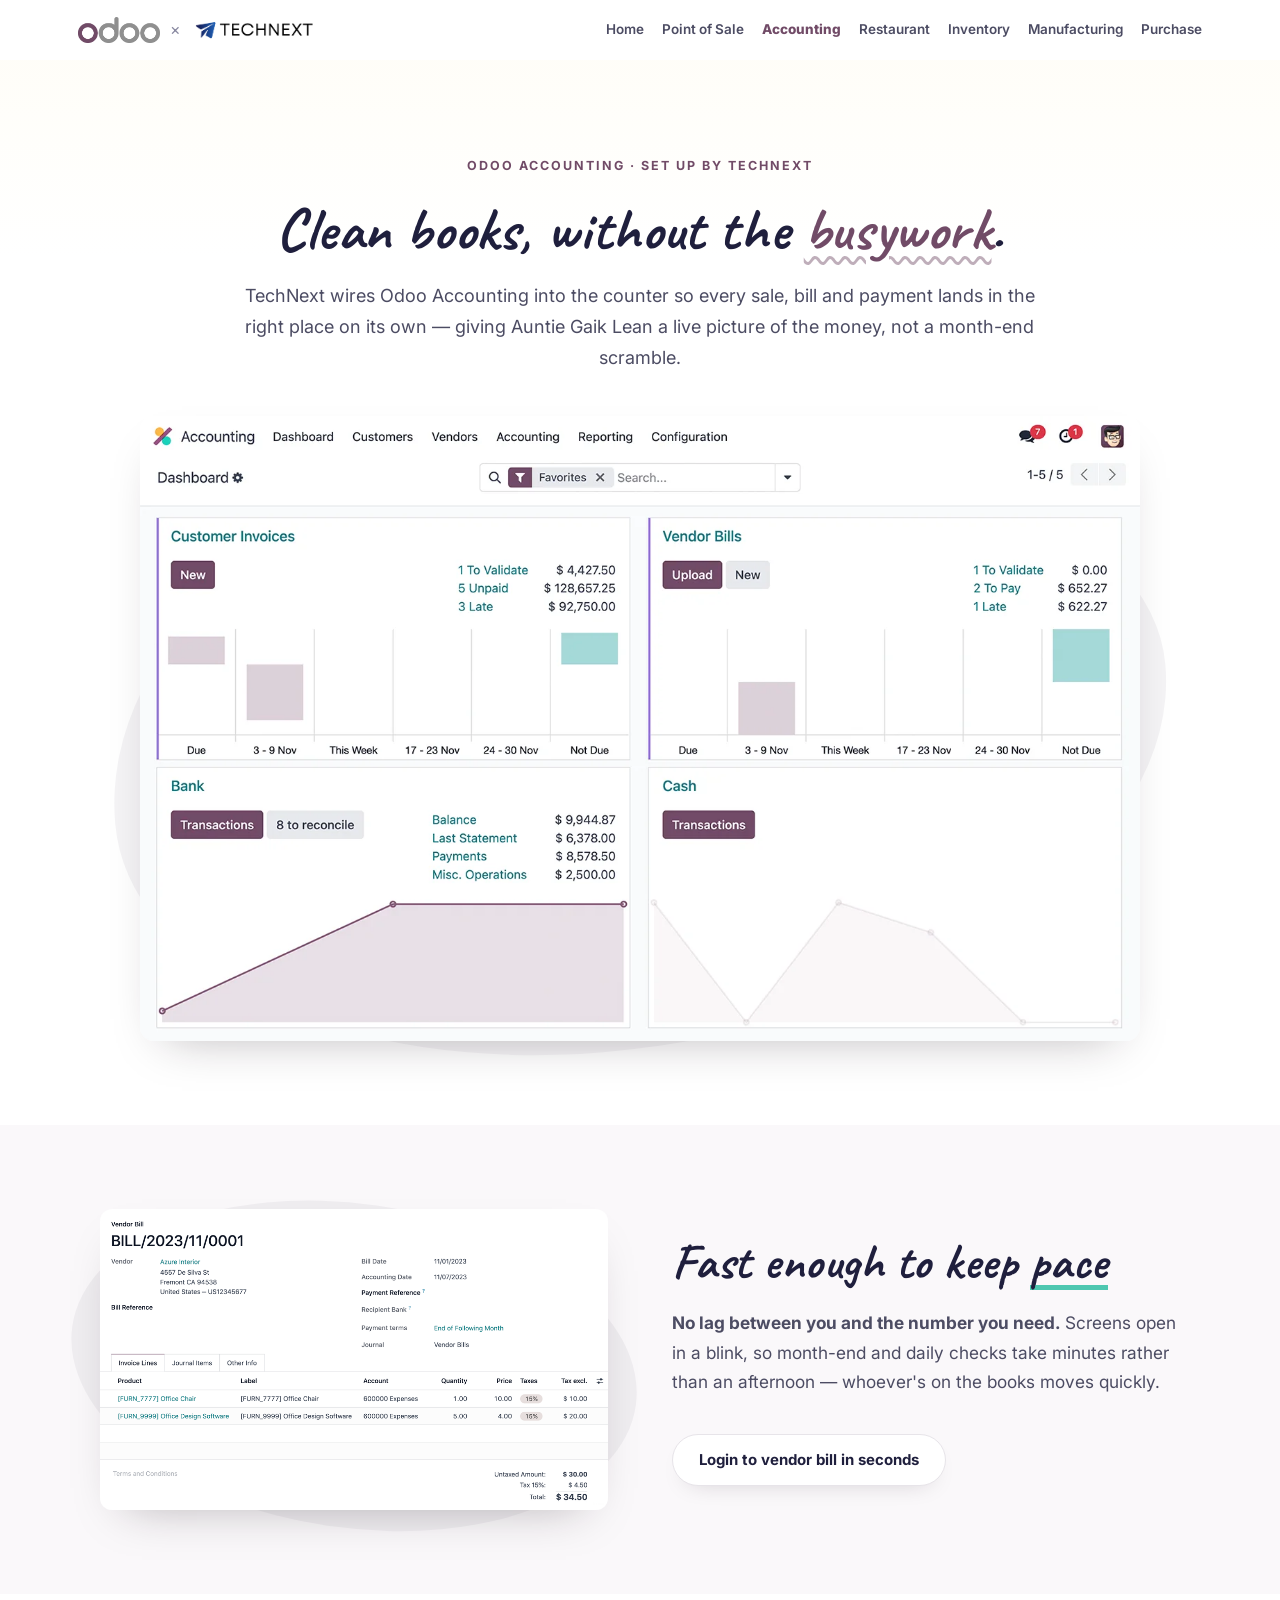
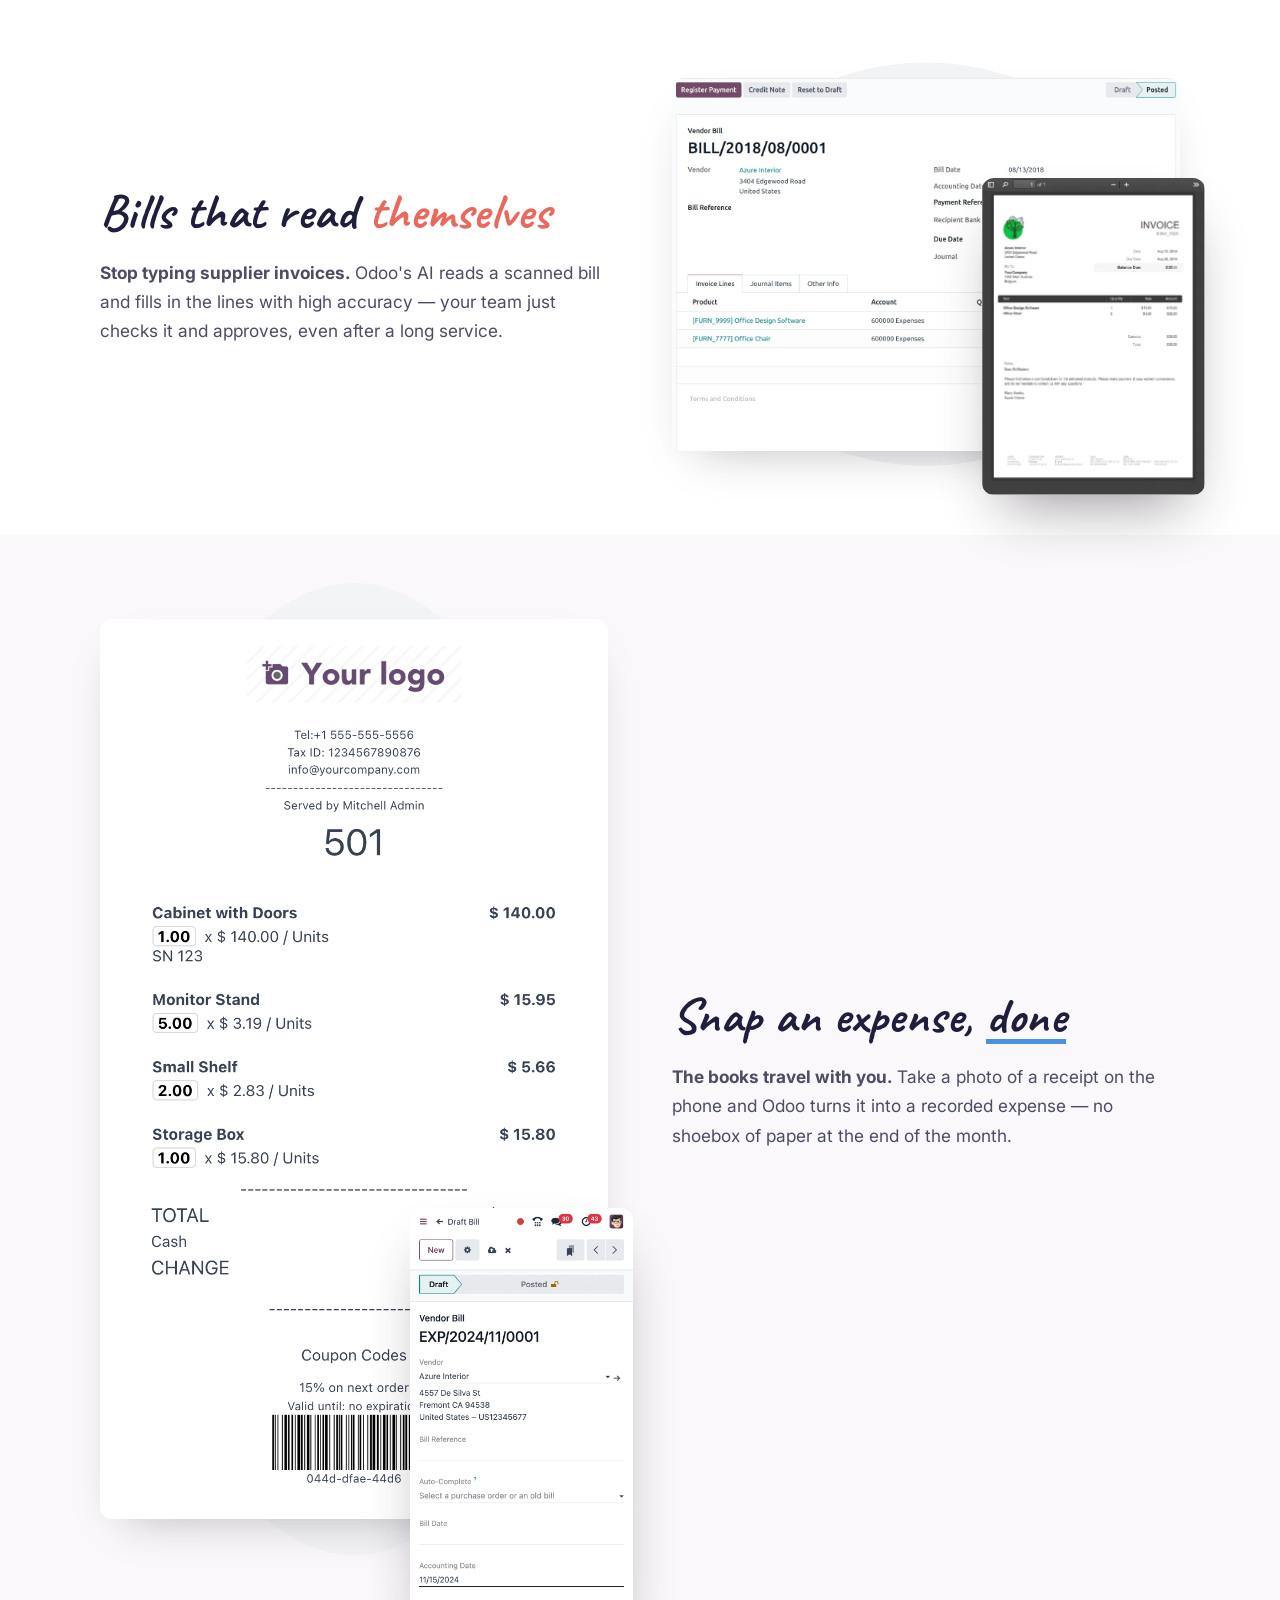
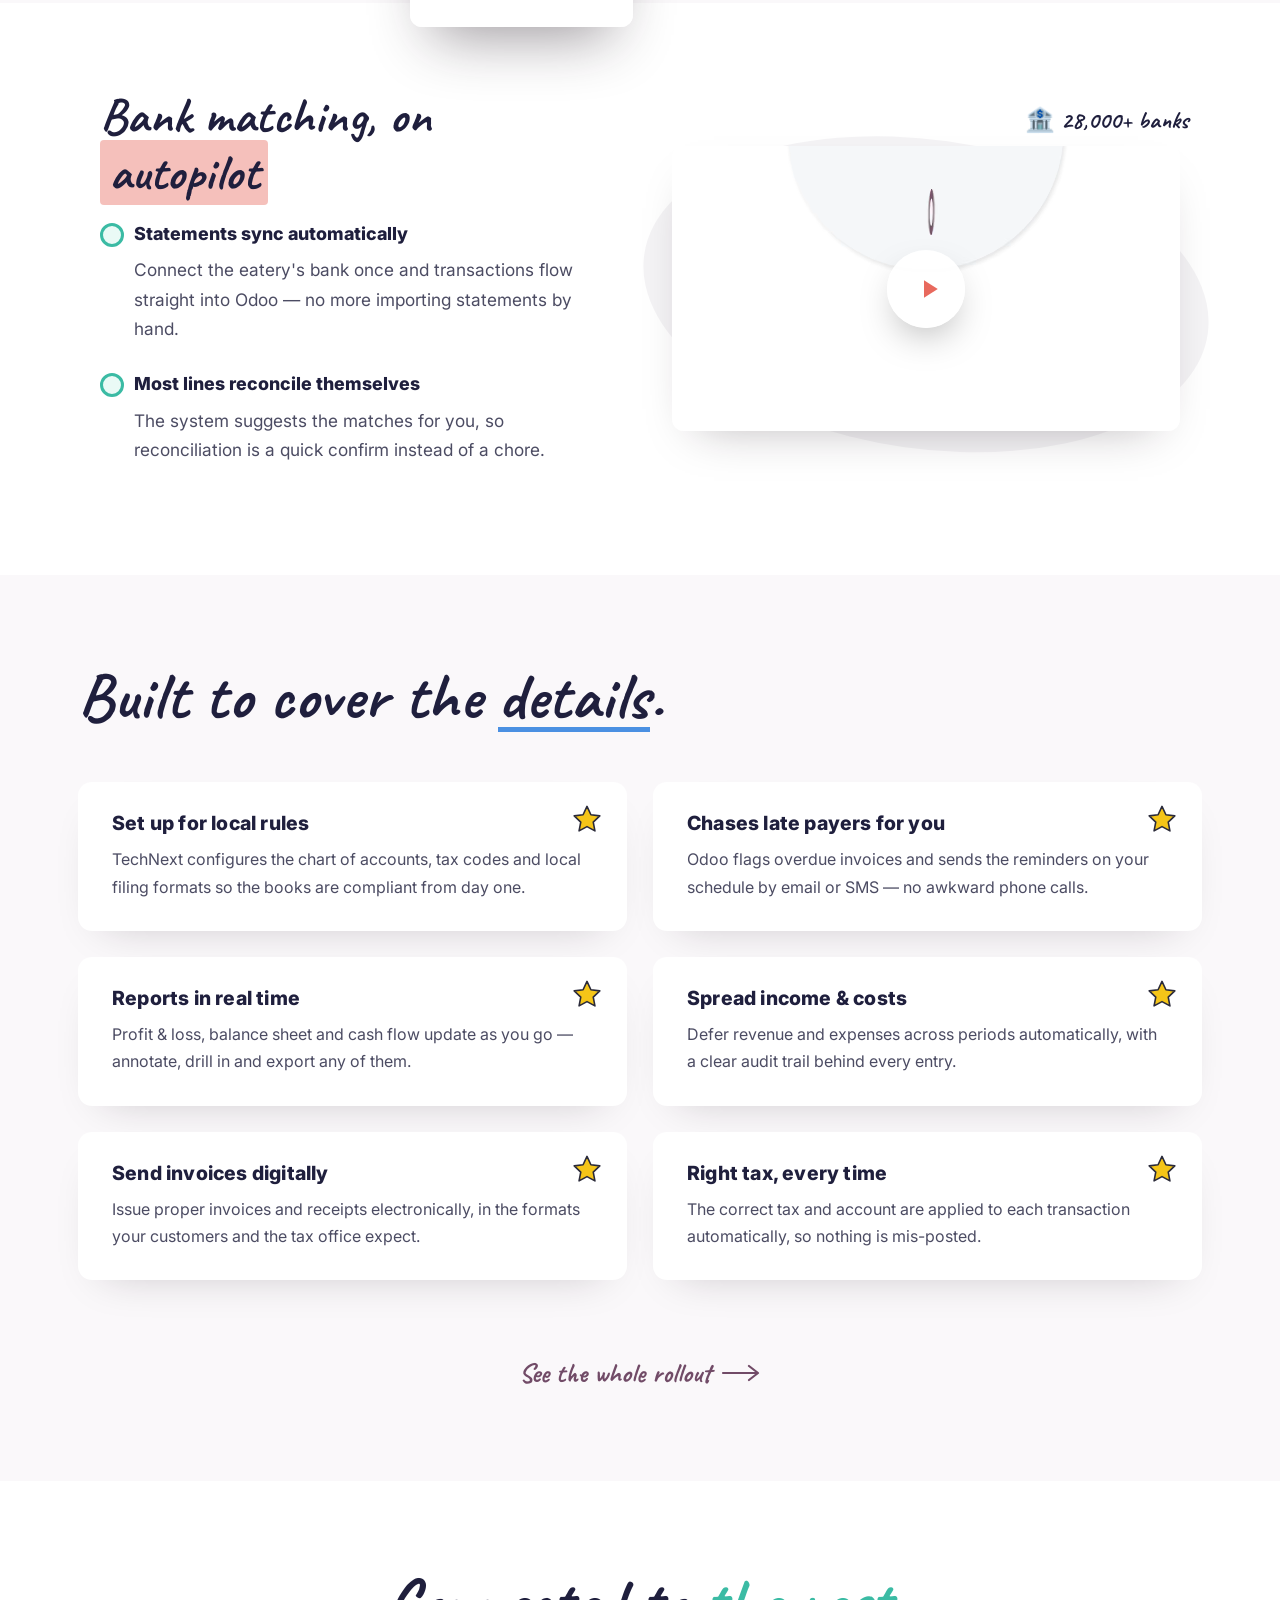
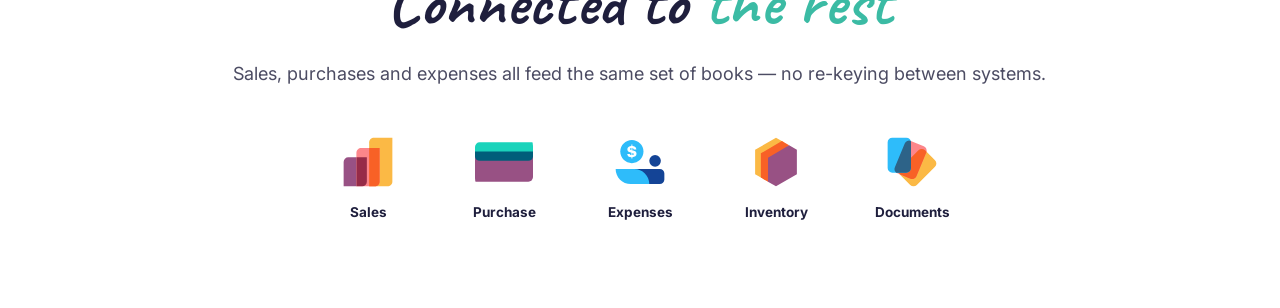
==== commit ab94d303: "Shadows, colorful titles, remove CTAs, accounting video, click-to-preview, animations - soft drop-sh" ====
--- a/accounting.html
+++ b/accounting.html
@@ -9,7 +9,7 @@
 <link rel="preconnect" href="https://fonts.googleapis.com"/>
 <link rel="preconnect" href="https://fonts.gstatic.com" crossorigin/>
 <link href="https://fonts.googleapis.com/css2?family=Inter:wght@400;500;600;700;800;900&family=Caveat:wght@400;600;700&display=swap" rel="stylesheet"/>
-<link rel="stylesheet" href="odoo-replica.css?v=14"/>
+<link rel="stylesheet" href="odoo-replica.css?v=15"/>
 </head>
 <body>
 
@@ -37,10 +37,6 @@
     <span class="eyebrow">Odoo Accounting · set up by TechNext</span>
     <h1>Clean books, without the <span class="ink-purple">busywork</span>.</h1>
     <p class="section-sub center">TechNext wires Odoo Accounting into the counter so every sale, bill and payment lands in the right place on its own — giving Auntie Gaik Lean a live picture of the money, not a month-end scramble.</p>
-    <div class="od-btn-row">
-      <a href="mailto:hello@technext.asia?subject=Odoo%20Accounting%20for%20Auntie%20Gaik%20Lean" class="btn btn-primary">Book a walkthrough</a>
-      <a href="index.html#platform" class="btn btn-ghost">Back to overview</a>
-    </div>
   </div>
 </header>
 
@@ -94,11 +90,20 @@
 </section>
 
 <section class="xc-section">
-  <div class="container center">
-    <h2 class="section-h">Bank matching, on <span class="od-u-coral">autopilot</span></h2>
-    <div class="feat-grid" style="grid-template-columns:repeat(2,1fr);max-width:820px;margin-left:auto;margin-right:auto">
-      <div><h4>Statements sync automatically</h4><p>Connect the eatery's bank once and transactions flow straight into Odoo — no more importing statements by hand.</p></div>
-      <div><h4>Most lines reconcile themselves</h4><p>The system suggests the matches for you, so reconciliation is a quick confirm instead of a chore.</p></div>
+  <div class="container">
+    <div class="od-row">
+      <div class="od-copy">
+        <h2>Bank matching, on <span class="od-hl-coral">autopilot</span></h2>
+        <ul class="bank-list">
+          <li><h4>Statements sync automatically</h4><p>Connect the eatery's bank once and transactions flow straight into Odoo — no more importing statements by hand.</p></li>
+          <li><h4>Most lines reconcile themselves</h4><p>The system suggests the matches for you, so reconciliation is a quick confirm instead of a chore.</p></li>
+        </ul>
+      </div>
+      <div class="od-media bank-media">
+        <span class="bank-badge">🏦 28,000+ banks</span>
+        <video class="pos-vid lb-video" src="video/accounting.mp4" muted loop playsinline preload="metadata" poster="img/odoo-pages/accounting/accounting-hero-image.webp" aria-label="Odoo accounting in action"></video>
+        <span class="bank-play" aria-hidden="true"><svg viewBox="0 0 24 24" fill="currentColor"><path d="M8 5v14l11-7z"/></svg></span>
+      </div>
     </div>
   </div>
 </section>
@@ -120,7 +125,7 @@
 
 <section class="xc-section">
   <div class="container center">
-    <h2 class="section-h">Connected to the rest</h2>
+    <h2 class="section-h">Connected to <span class="w-teal">the rest</span></h2>
     <p class="section-sub center">Sales, purchases and expenses all feed the same set of books — no re-keying between systems.</p>
     <div class="apps-row">
       <div><img src="img/odoo-pages/accounting/icon_sale.svg" alt=""/><h5>Sales</h5></div>
@@ -132,6 +137,6 @@
   </div>
 </section>
 
-<script src="odoo-replica.js?v=14"></script>
+<script src="odoo-replica.js?v=15"></script>
 </body>
 </html>
--- a/odoo-replica.css
+++ b/odoo-replica.css
@@ -410,6 +410,37 @@
 /* "+" separator and hand-written follow-up line (odoo inventory hero) */
 .plus-sep{font-size:64px;line-height:1;color:#c9c6d0;text-align:center;margin:60px 0 10px;font-weight:300}
 .script-line{font-family:'Caveat',cursive;font-size:clamp(1.9rem,3.5vw,2.7rem);font-weight:700;color:var(--ink);text-align:center}
+
+/* ===== soft shadow on every screenshot/card ===== */
+.xc-img,.od-media .main,.od-media img,.annot-img,.pick-card,.rfq-collage img,.stack-shots img,.duo-arrow img,.hero-side .xc-img,.hero-side .side,.xc-overlap .main,.xc-overlap .over,.paperless img,.pos-showcase img,.tb-showcase img,.od-card img,.bank-media video,.bank-media img{box-shadow:0 20px 46px -26px rgba(31,20,30,.34)}
+
+/* ===== click-to-preview lightbox ===== */
+.zoomable{cursor:zoom-in;transition:transform .35s cubic-bezier(.2,.8,.25,1),box-shadow .35s ease}
+.zoomable:hover{transform:translateY(-4px) scale(1.012);box-shadow:0 32px 66px -28px rgba(31,20,30,.42)}
+.lb-modal{position:fixed;inset:0;z-index:300;display:flex;align-items:center;justify-content:center;padding:4vw;background:rgba(20,14,20,.82);backdrop-filter:blur(6px);-webkit-backdrop-filter:blur(6px);opacity:0;visibility:hidden;transition:opacity .3s ease,visibility .3s ease}
+.lb-modal.open{opacity:1;visibility:visible}
+.lb-inner{max-width:94vw;max-height:90vh;transform:scale(.94);transition:transform .38s cubic-bezier(.2,.85,.25,1);display:flex}
+.lb-modal.open .lb-inner{transform:scale(1)}
+.lb-inner img,.lb-inner video{display:block;max-width:94vw;max-height:90vh;width:auto;height:auto;border-radius:12px;box-shadow:0 40px 90px -30px rgba(0,0,0,.7);background:#fff}
+.lb-close{position:absolute;top:20px;right:26px;width:46px;height:46px;border-radius:50%;border:none;background:rgba(255,255,255,.16);color:#fff;font-size:26px;line-height:1;cursor:pointer;display:flex;align-items:center;justify-content:center;transition:background .2s,transform .2s}
+.lb-close:hover{background:rgba(255,255,255,.32);transform:scale(1.08)}
+
+/* ===== bank reconciliation section (odoo "Smart bank reconciliation") ===== */
+.bank-list{list-style:none;max-width:520px}
+.bank-list li{position:relative;padding-left:34px;margin-bottom:26px}
+.bank-list li::before{content:"";position:absolute;left:0;top:4px;width:18px;height:18px;border-radius:50%;border:3px solid #3bbba4;background:#eafaf6}
+.bank-list h4{font-family:'Inter',sans-serif;font-size:1.12rem;font-weight:800;color:var(--ink);margin-bottom:6px}
+.bank-list p{font-size:1rem;margin:0}
+.bank-media{position:relative}
+.bank-media video,.bank-media img{width:100%;border-radius:12px;display:block}
+.bank-badge{position:absolute;right:-8px;top:-46px;font-family:'Caveat',cursive;font-weight:700;font-size:1.5rem;color:var(--ink);display:flex;align-items:center;gap:8px}
+.bank-badge svg{width:40px;height:34px}
+@media(max-width:800px){.bank-badge{display:none}}
+.bank-play{position:absolute;left:50%;top:50%;transform:translate(-50%,-50%);width:78px;height:78px;border-radius:50%;background:rgba(255,255,255,.92);display:flex;align-items:center;justify-content:center;box-shadow:0 16px 40px -14px rgba(0,0,0,.4);pointer-events:none}
+.bank-play svg{width:30px;height:30px;margin-left:5px;color:#E8695D}
+
+/* extra reveal states for module media */
+.reveal.zoomable.in-view{transition:opacity .7s cubic-bezier(.2,.75,.25,1),translate .7s cubic-bezier(.2,.75,.25,1),transform .35s ease,box-shadow .35s ease}
 .chip-row{display:flex;flex-wrap:wrap;justify-content:center;gap:14px;margin-top:38px}
 .chip{background:#fff;border:1px solid var(--line);border-radius:999px;padding:12px 26px;font-weight:700;color:var(--ink);font-size:15px;box-shadow:0 10px 24px -16px rgba(31,20,30,.25)}
 .label-callouts{display:flex;flex-wrap:wrap;justify-content:center;gap:12px;margin-top:34px}
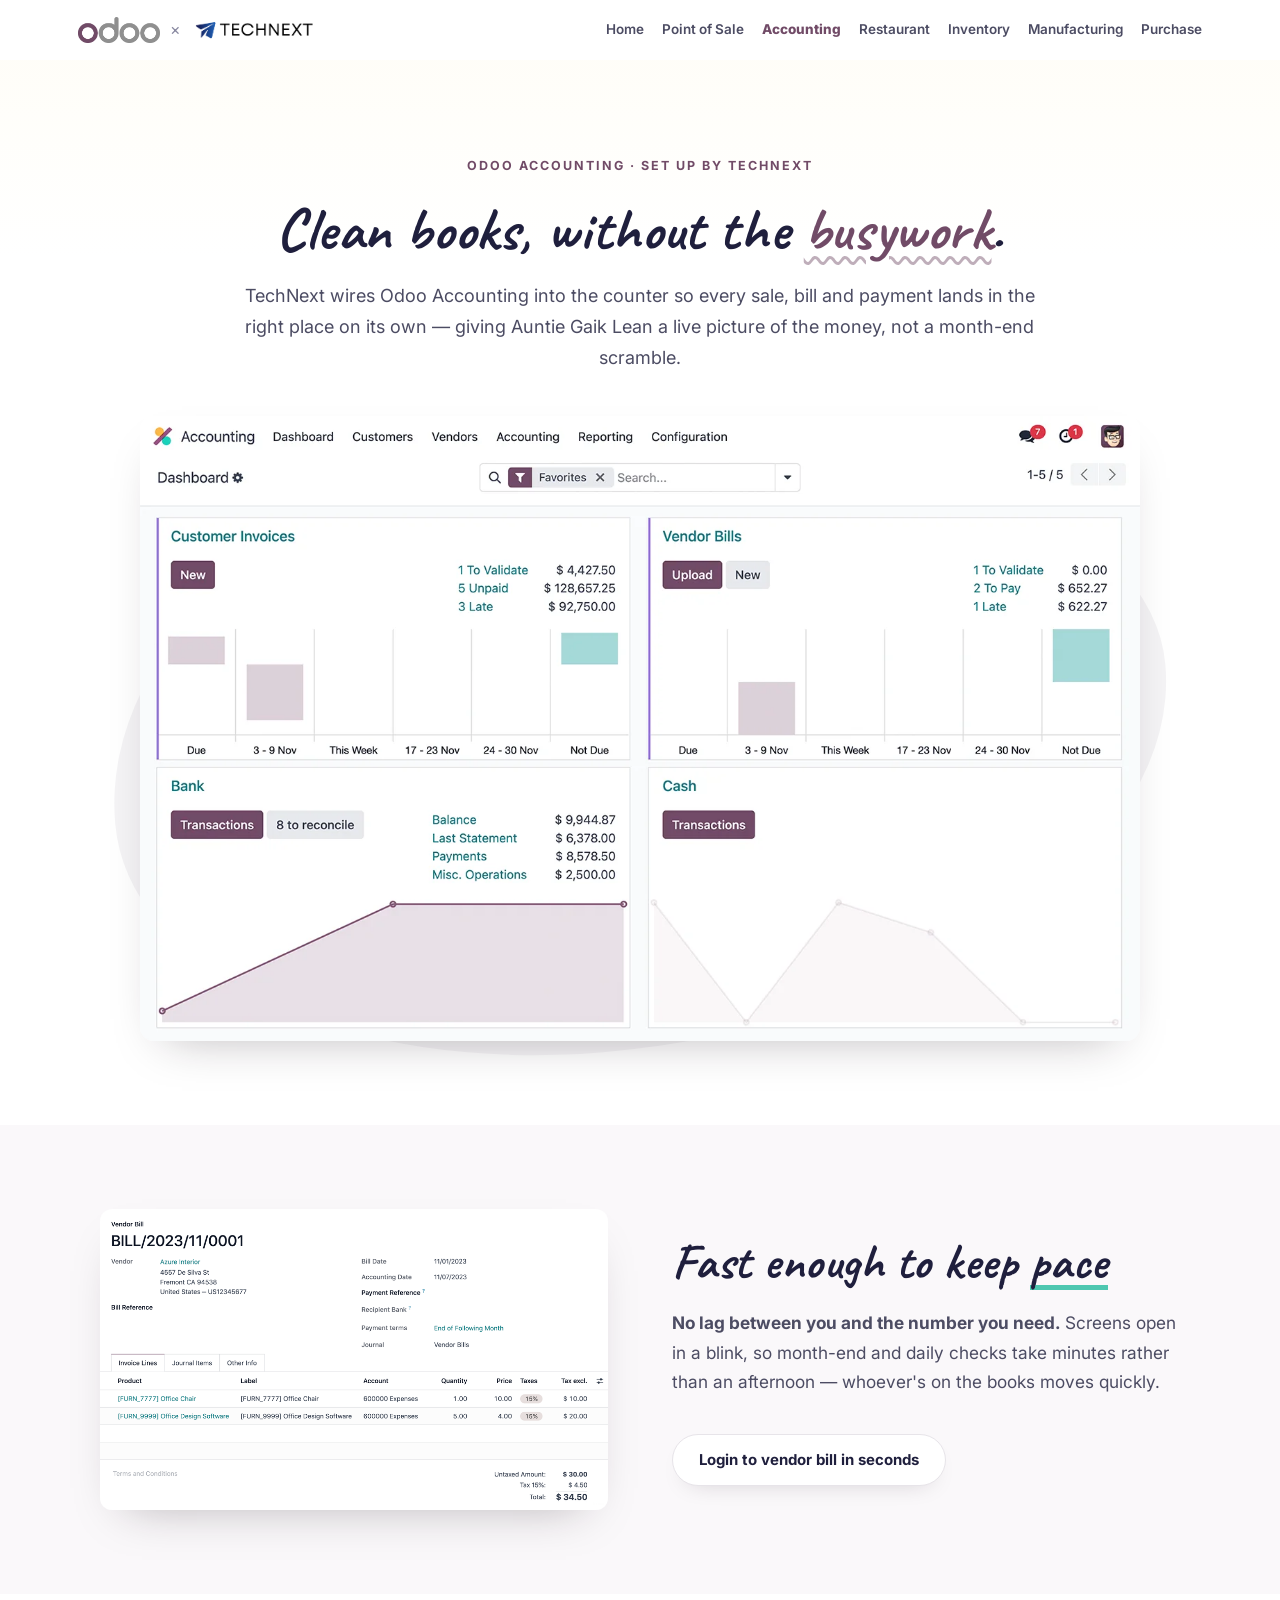
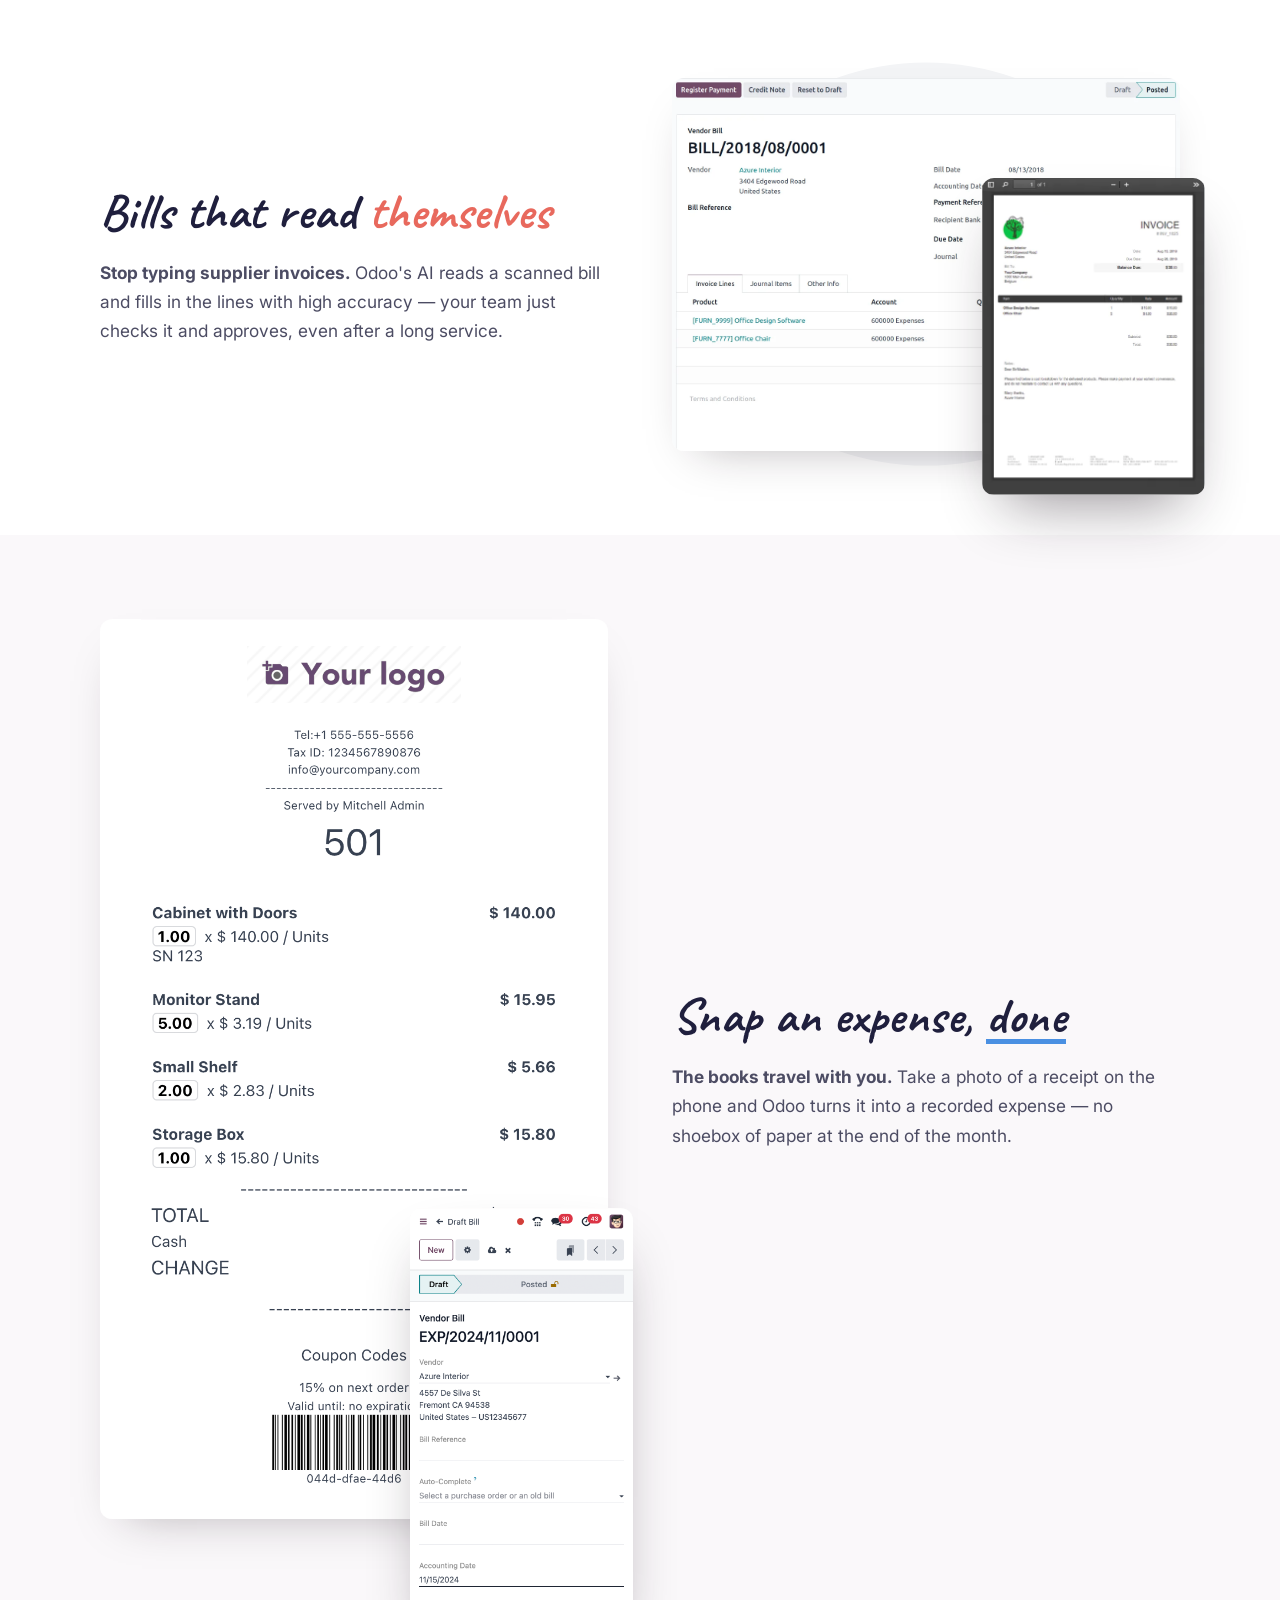
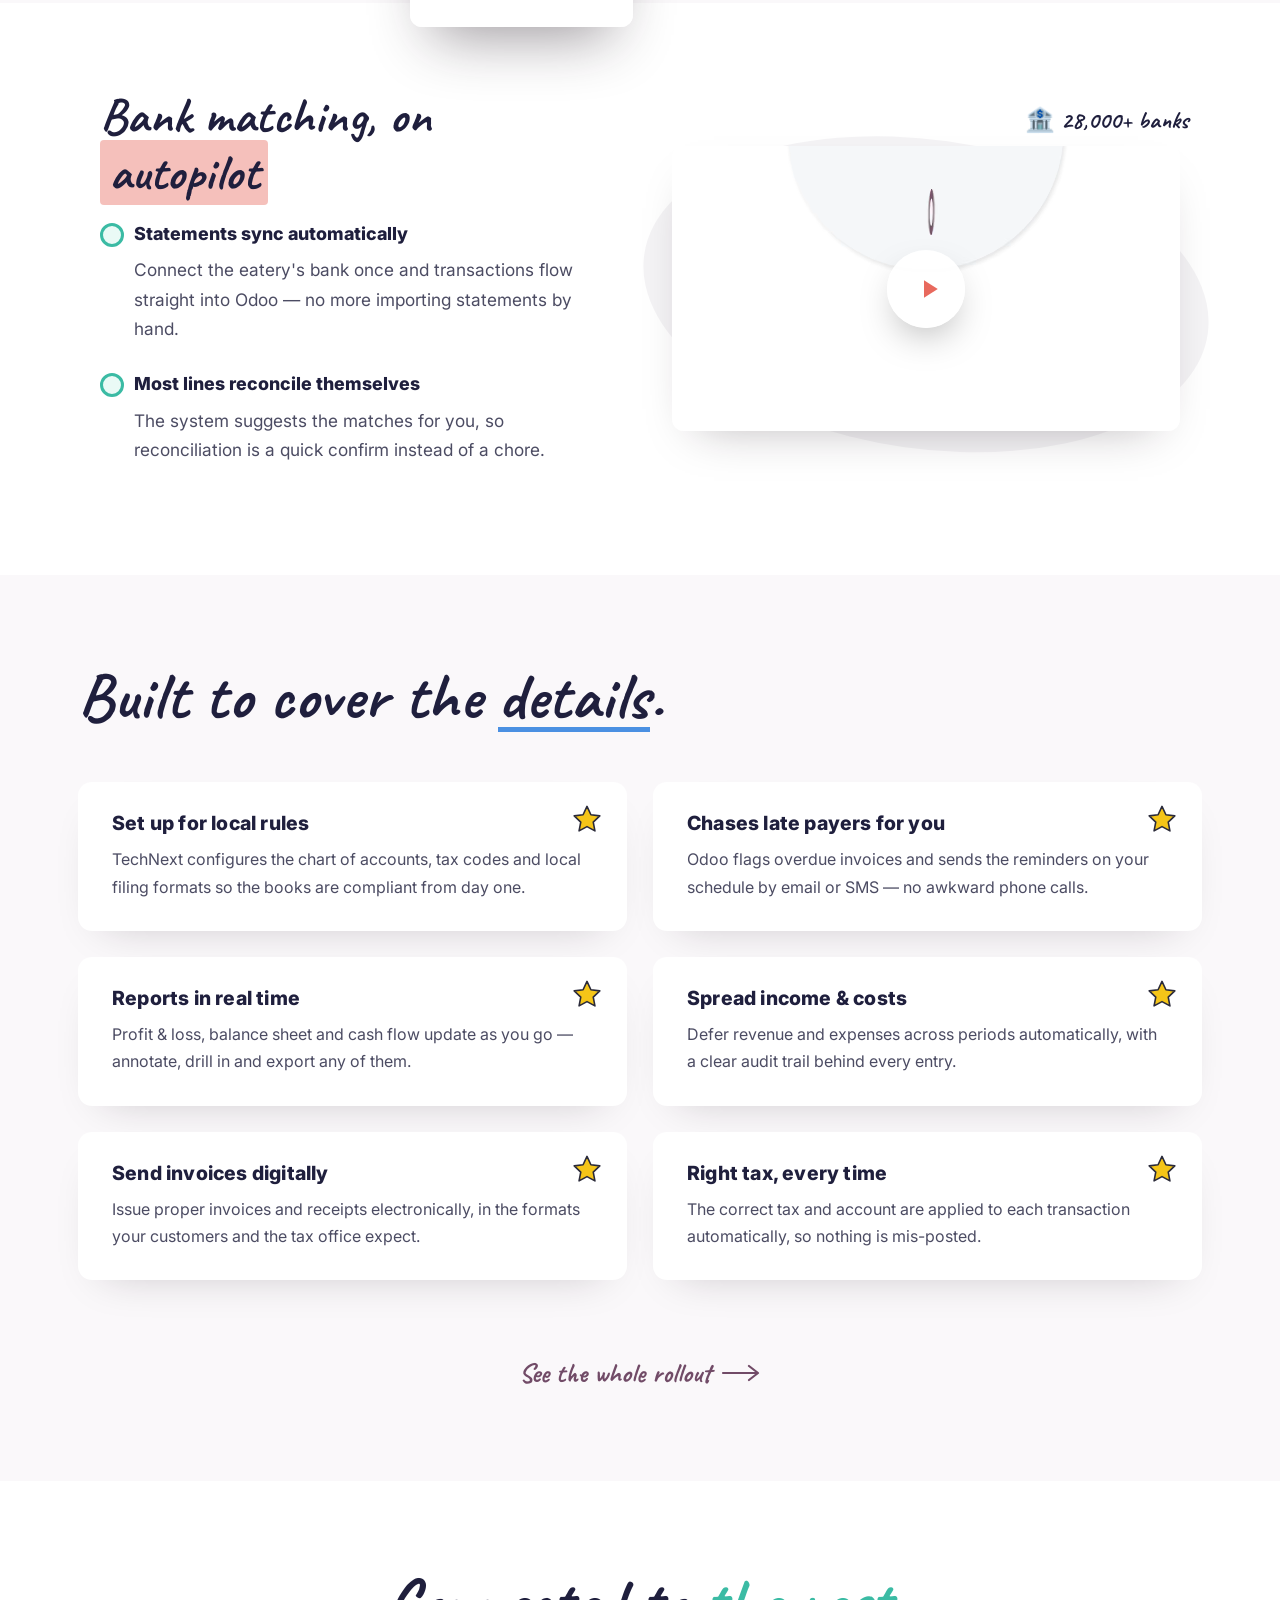
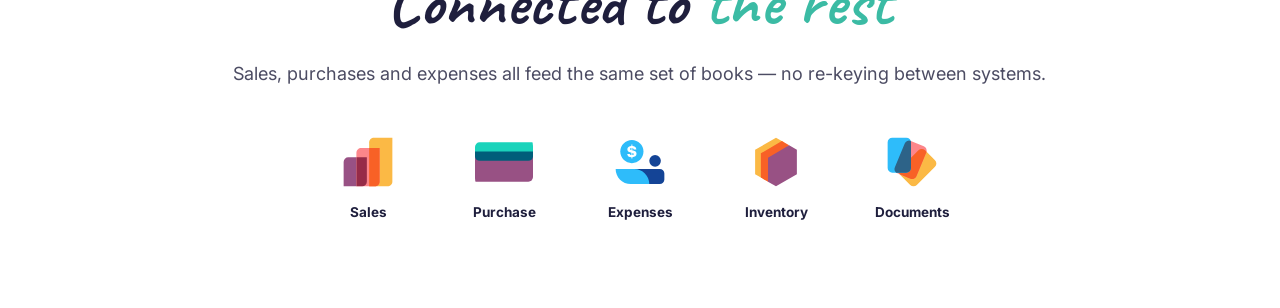
==== commit aac2a51b: "Remove scroll animation (keep click-to-preview); align Deals stack; add table to Restock - disable s" ====
--- a/accounting.html
+++ b/accounting.html
@@ -9,7 +9,7 @@
 <link rel="preconnect" href="https://fonts.googleapis.com"/>
 <link rel="preconnect" href="https://fonts.gstatic.com" crossorigin/>
 <link href="https://fonts.googleapis.com/css2?family=Inter:wght@400;500;600;700;800;900&family=Caveat:wght@400;600;700&display=swap" rel="stylesheet"/>
-<link rel="stylesheet" href="odoo-replica.css?v=15"/>
+<link rel="stylesheet" href="odoo-replica.css?v=16"/>
 </head>
 <body>
 
@@ -137,6 +137,6 @@
   </div>
 </section>
 
-<script src="odoo-replica.js?v=15"></script>
+<script src="odoo-replica.js?v=16"></script>
 </body>
 </html>
--- a/odoo-replica.css
+++ b/odoo-replica.css
@@ -73,14 +73,9 @@
 .hero-portrait{max-width:940px;margin:44px auto 0;padding:0 20px}
 .hero-portrait img{width:100%;display:block}
 
-/* ===== Scroll-reveal entrance + interactivity ===== */
-@media (prefers-reduced-motion: no-preference){
-  .reveal{opacity:0;translate:0 30px;transition:opacity .7s cubic-bezier(.2,.75,.25,1),translate .7s cubic-bezier(.2,.75,.25,1),transform .32s ease,box-shadow .32s ease}
-  .reveal.in-view{opacity:1;translate:0 0}
-  .hero-portrait.reveal{translate:0 44px;transition-duration:.9s}
-}
-/* title hover movement */
-.hero h1,.section-h,.pos-orders h2,.tb-feature h2,.plan-head,.inv-head,.quotation-head{transition:transform .32s ease}
+/* ===== Scroll-reveal entrance animation removed on request (content always visible) ===== */
+.reveal{opacity:1;translate:none}
+.reveal.in-view{opacity:1;translate:none}
 .section-h:hover,.pos-orders h2:hover,.plan-head:hover,.inv-head:hover,.quotation-head:hover{transform:translateY(-3px)}
 /* interactive media frames */
 .intro-frame img,.plan-showcase img,.inv-showcase img,.quotation-video,.pos-main,.tb-plan{transition:transform .38s cubic-bezier(.2,.7,.2,1),box-shadow .38s ease}
@@ -333,11 +328,11 @@
 @media(max-width:800px){.img-collage{columns:1}}
 .img-collage img{display:block;width:100%;border-radius:12px;margin-bottom:22px;break-inside:avoid;-webkit-column-break-inside:avoid;box-shadow:0 16px 40px -28px rgba(31,20,30,.3)}
 /* stacked shots with hand-drawn arrow between (odoo purchase "flexible agreements") */
-.stack-shots{max-width:860px;margin:44px auto 0}
+.stack-shots{max-width:820px;margin:44px auto 0}
 .stack-shots img{display:block;border-radius:12px;box-shadow:0 22px 50px -28px rgba(31,20,30,.3)}
-.stack-shots .shot-1{width:92%;margin-left:auto}
-.stack-shots .mid-arrow{display:flex;justify-content:center;padding:22px 0;color:var(--purple-dark)}
-.stack-shots .shot-2{width:78%;margin-left:auto}
+.stack-shots .shot-1{width:100%;margin:0 auto}
+.stack-shots .mid-arrow{display:flex;justify-content:center;padding:20px 0;color:var(--purple-dark)}
+.stack-shots .shot-2{width:82%;margin:0 auto}
 /* small-left / big-right duo with arrow between (odoo "cross-channel selling") */
 .duo-arrow{display:grid;grid-template-columns:1fr 70px 1.35fr;gap:14px;align-items:center;max-width:1040px;margin:44px auto 0}
 .duo-arrow img{width:100%;border-radius:12px;box-shadow:0 18px 44px -28px rgba(31,20,30,.28)}
@@ -415,8 +410,7 @@
 .xc-img,.od-media .main,.od-media img,.annot-img,.pick-card,.rfq-collage img,.stack-shots img,.duo-arrow img,.hero-side .xc-img,.hero-side .side,.xc-overlap .main,.xc-overlap .over,.paperless img,.pos-showcase img,.tb-showcase img,.od-card img,.bank-media video,.bank-media img{box-shadow:0 20px 46px -26px rgba(31,20,30,.34)}
 
 /* ===== click-to-preview lightbox ===== */
-.zoomable{cursor:zoom-in;transition:transform .35s cubic-bezier(.2,.8,.25,1),box-shadow .35s ease}
-.zoomable:hover{transform:translateY(-4px) scale(1.012);box-shadow:0 32px 66px -28px rgba(31,20,30,.42)}
+.zoomable{cursor:zoom-in}
 .lb-modal{position:fixed;inset:0;z-index:300;display:flex;align-items:center;justify-content:center;padding:4vw;background:rgba(20,14,20,.82);backdrop-filter:blur(6px);-webkit-backdrop-filter:blur(6px);opacity:0;visibility:hidden;transition:opacity .3s ease,visibility .3s ease}
 .lb-modal.open{opacity:1;visibility:visible}
 .lb-inner{max-width:94vw;max-height:90vh;transform:scale(.94);transition:transform .38s cubic-bezier(.2,.85,.25,1);display:flex}
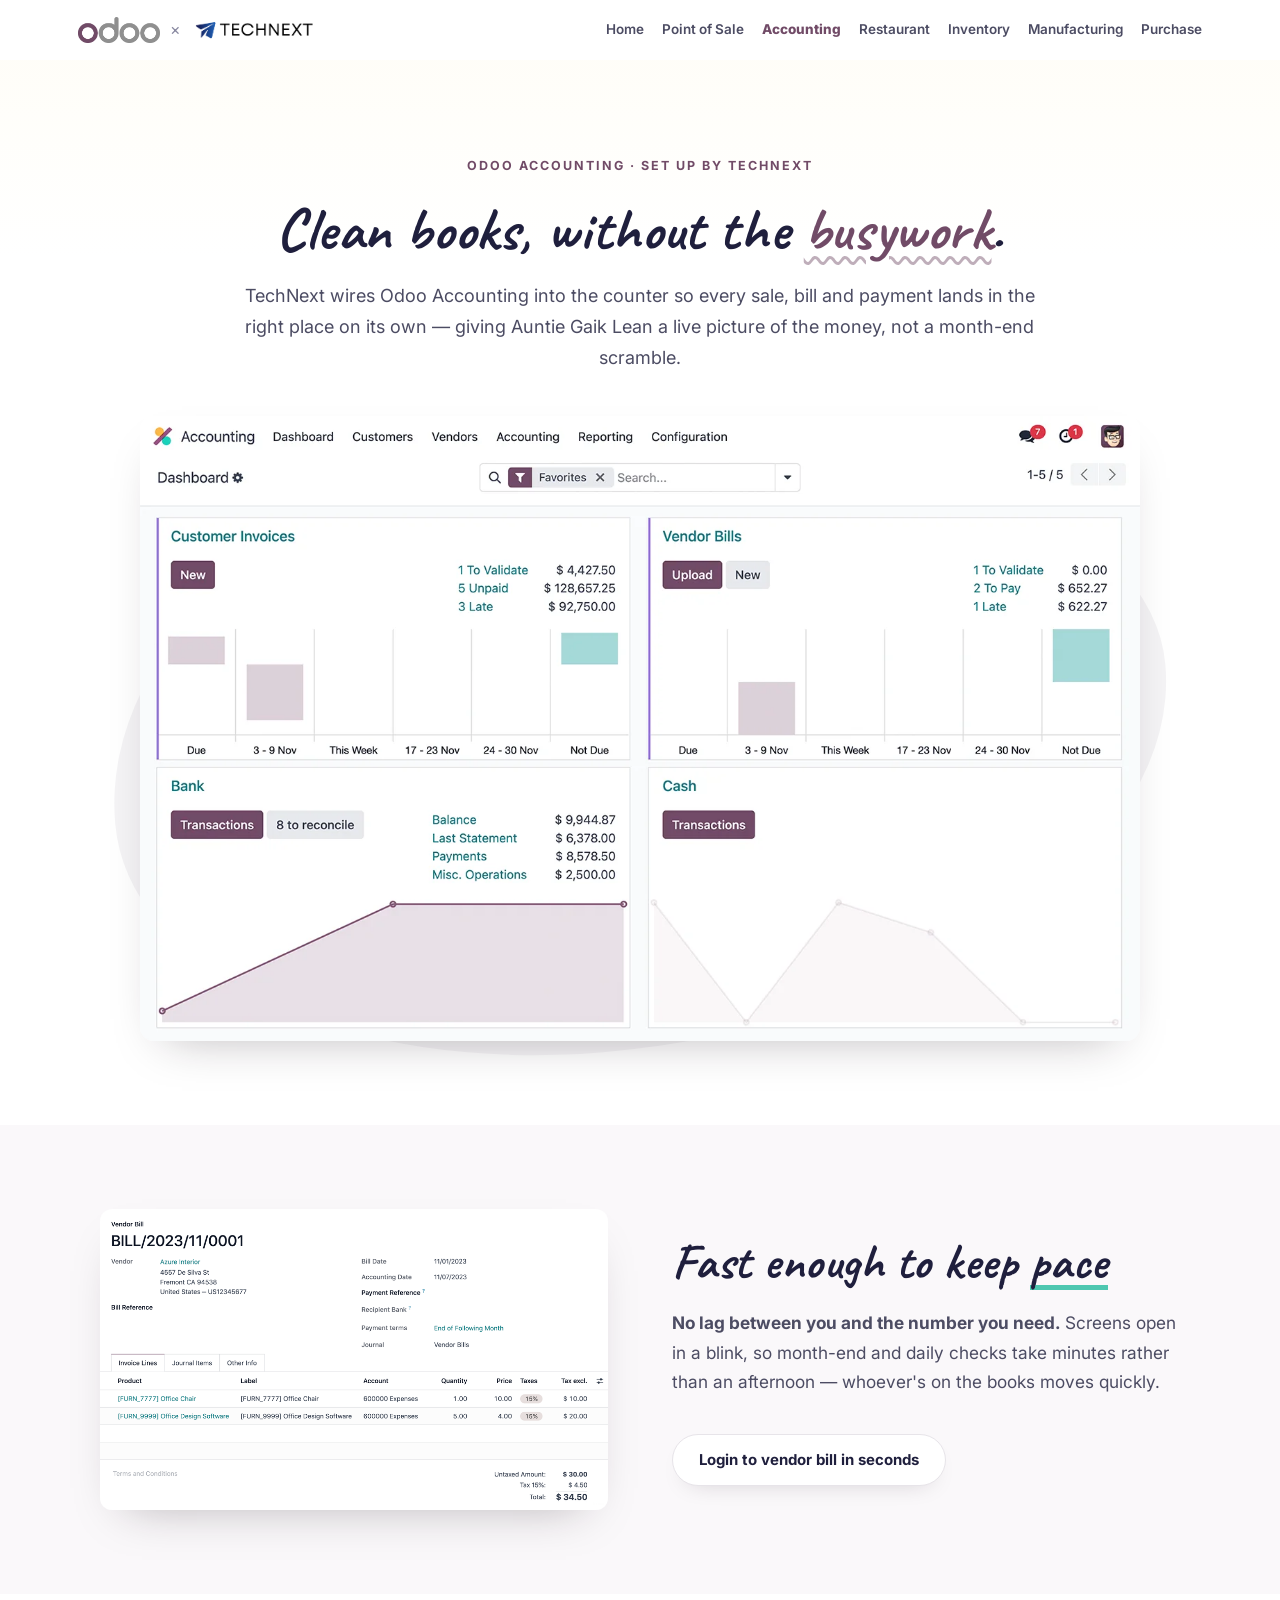
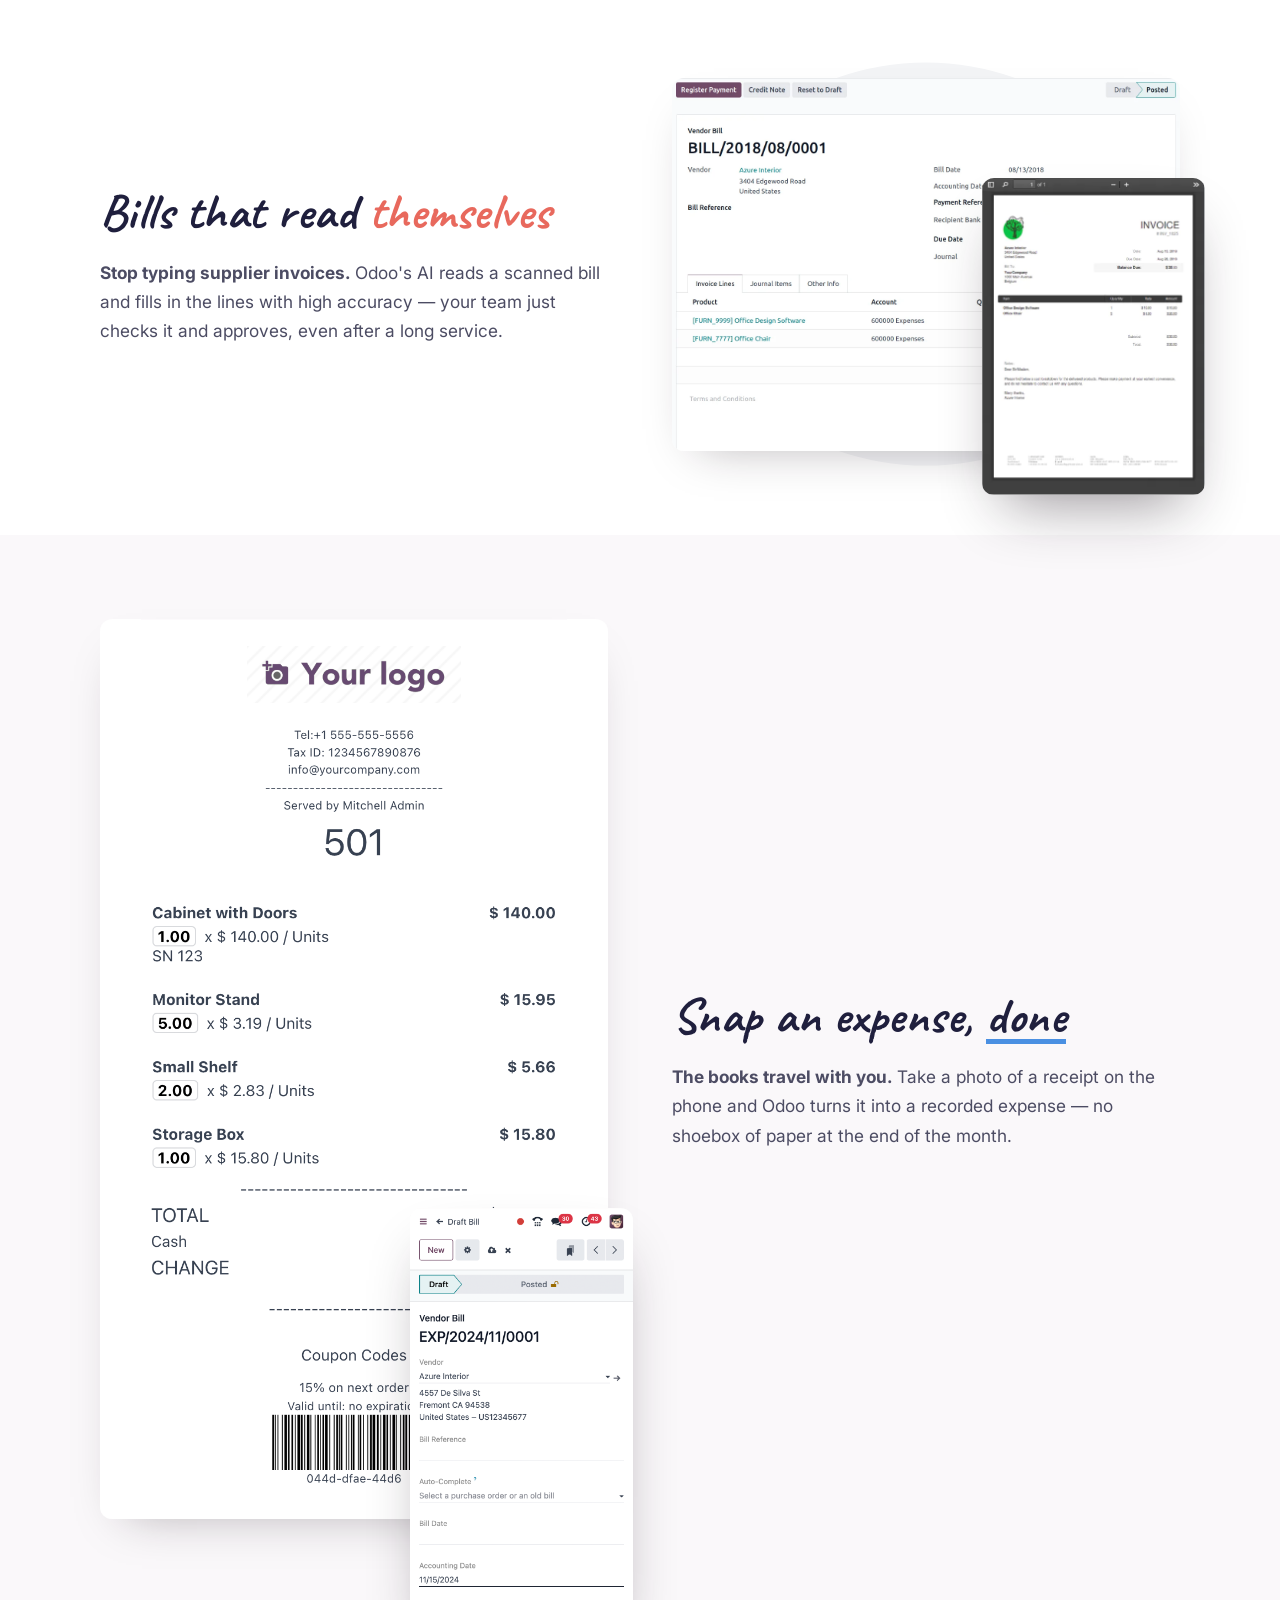
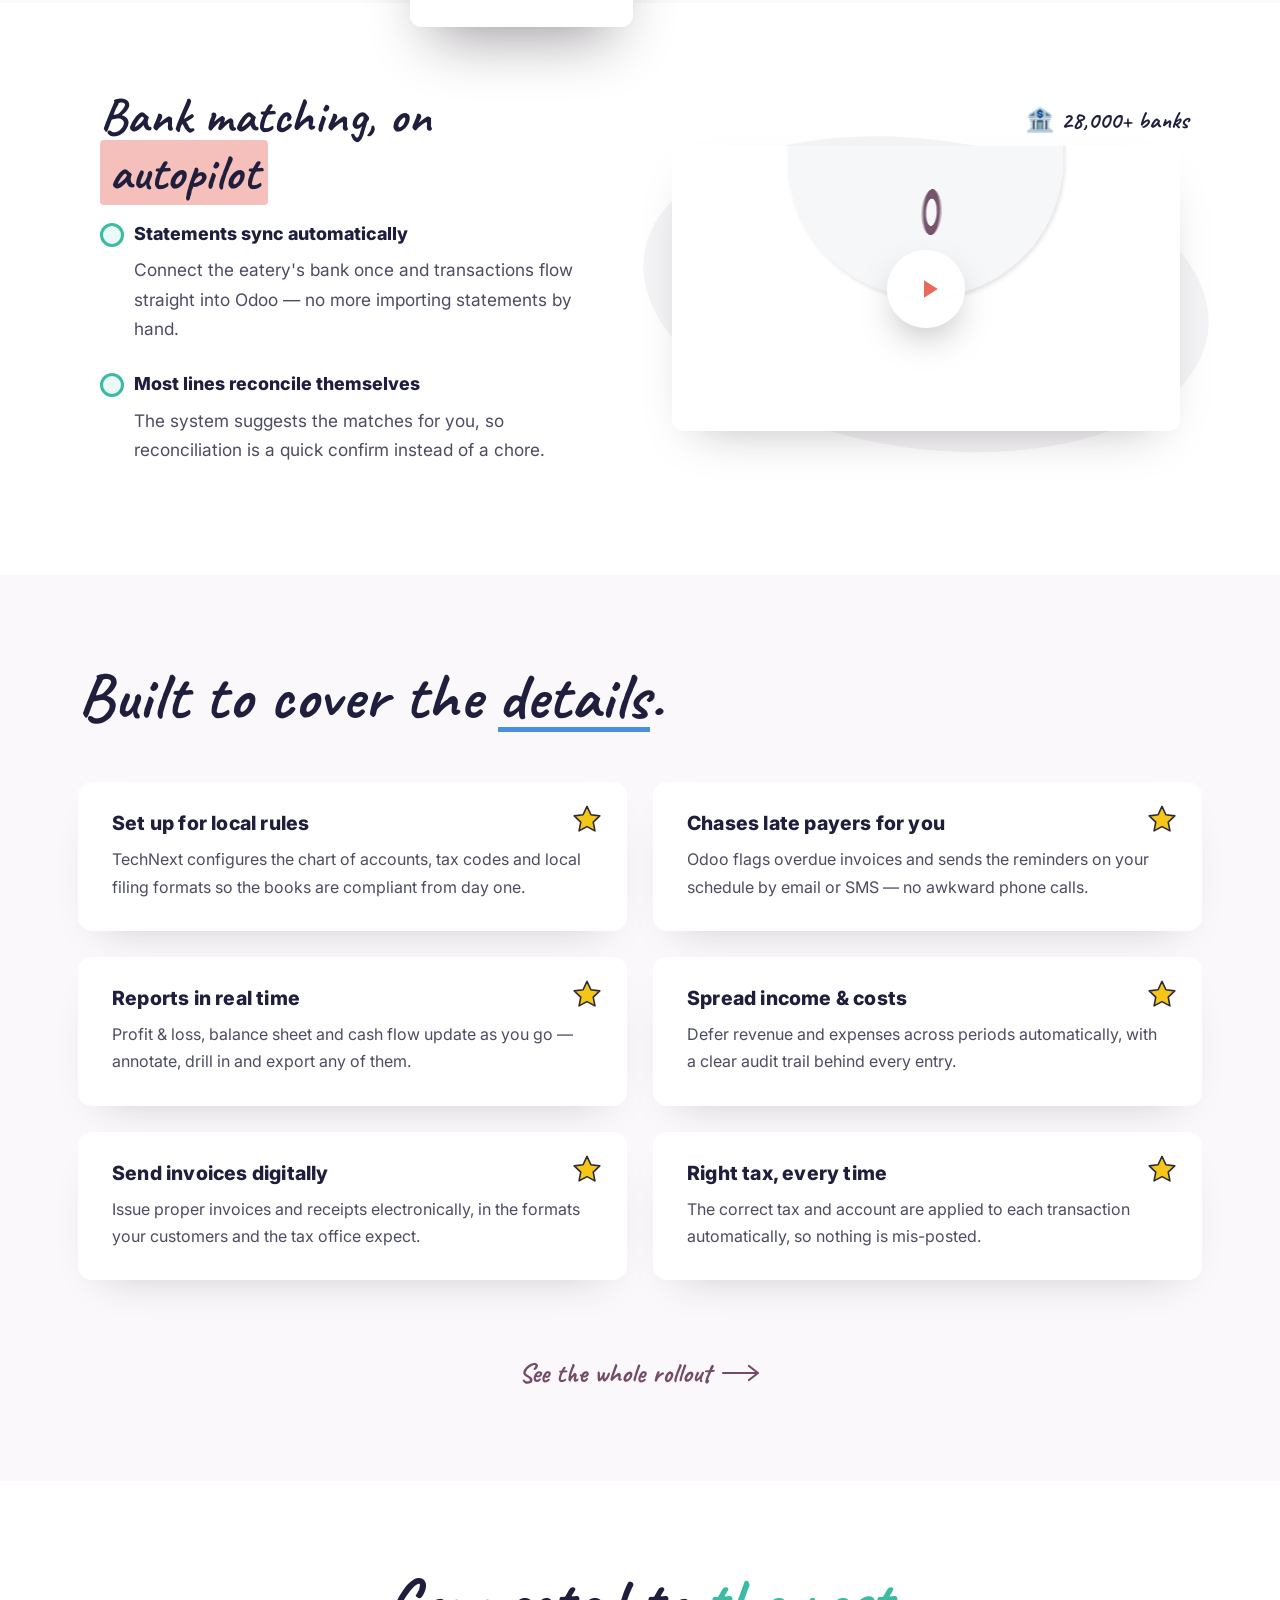
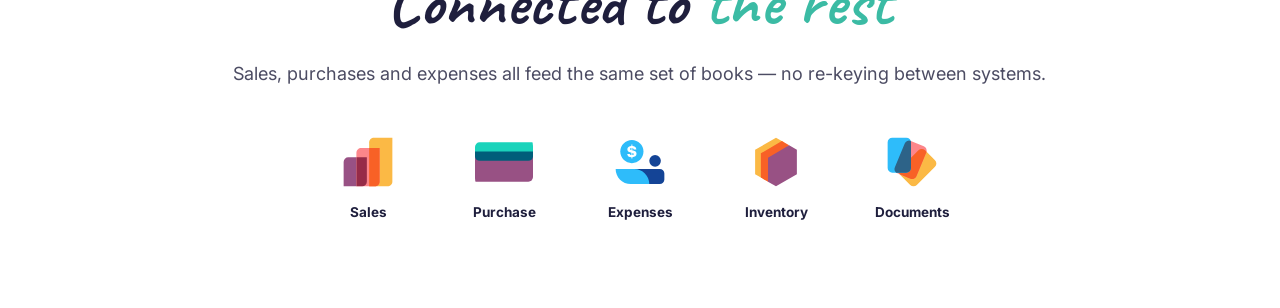
==== commit 0f4864a4: "Inventory: combine hero + Restock into one section Drop the redundant "Restock before you run out" h" ====
--- a/accounting.html
+++ b/accounting.html
@@ -9,7 +9,7 @@
 <link rel="preconnect" href="https://fonts.googleapis.com"/>
 <link rel="preconnect" href="https://fonts.gstatic.com" crossorigin/>
 <link href="https://fonts.googleapis.com/css2?family=Inter:wght@400;500;600;700;800;900&family=Caveat:wght@400;600;700&display=swap" rel="stylesheet"/>
-<link rel="stylesheet" href="odoo-replica.css?v=16"/>
+<link rel="stylesheet" href="odoo-replica.css?v=18"/>
 </head>
 <body>
 
@@ -137,6 +137,6 @@
   </div>
 </section>
 
-<script src="odoo-replica.js?v=16"></script>
+<script src="odoo-replica.js?v=18"></script>
 </body>
 </html>
--- a/odoo-replica.css
+++ b/odoo-replica.css
@@ -411,6 +411,9 @@
 
 /* ===== click-to-preview lightbox ===== */
 .zoomable{cursor:zoom-in}
+.no-fx{box-shadow:none !important}
+.od-row.wide-media{grid-template-columns:1fr 1.5fr}
+@media(max-width:900px){.od-row.wide-media{grid-template-columns:1fr}}
 .lb-modal{position:fixed;inset:0;z-index:300;display:flex;align-items:center;justify-content:center;padding:4vw;background:rgba(20,14,20,.82);backdrop-filter:blur(6px);-webkit-backdrop-filter:blur(6px);opacity:0;visibility:hidden;transition:opacity .3s ease,visibility .3s ease}
 .lb-modal.open{opacity:1;visibility:visible}
 .lb-inner{max-width:94vw;max-height:90vh;transform:scale(.94);transition:transform .38s cubic-bezier(.2,.85,.25,1);display:flex}
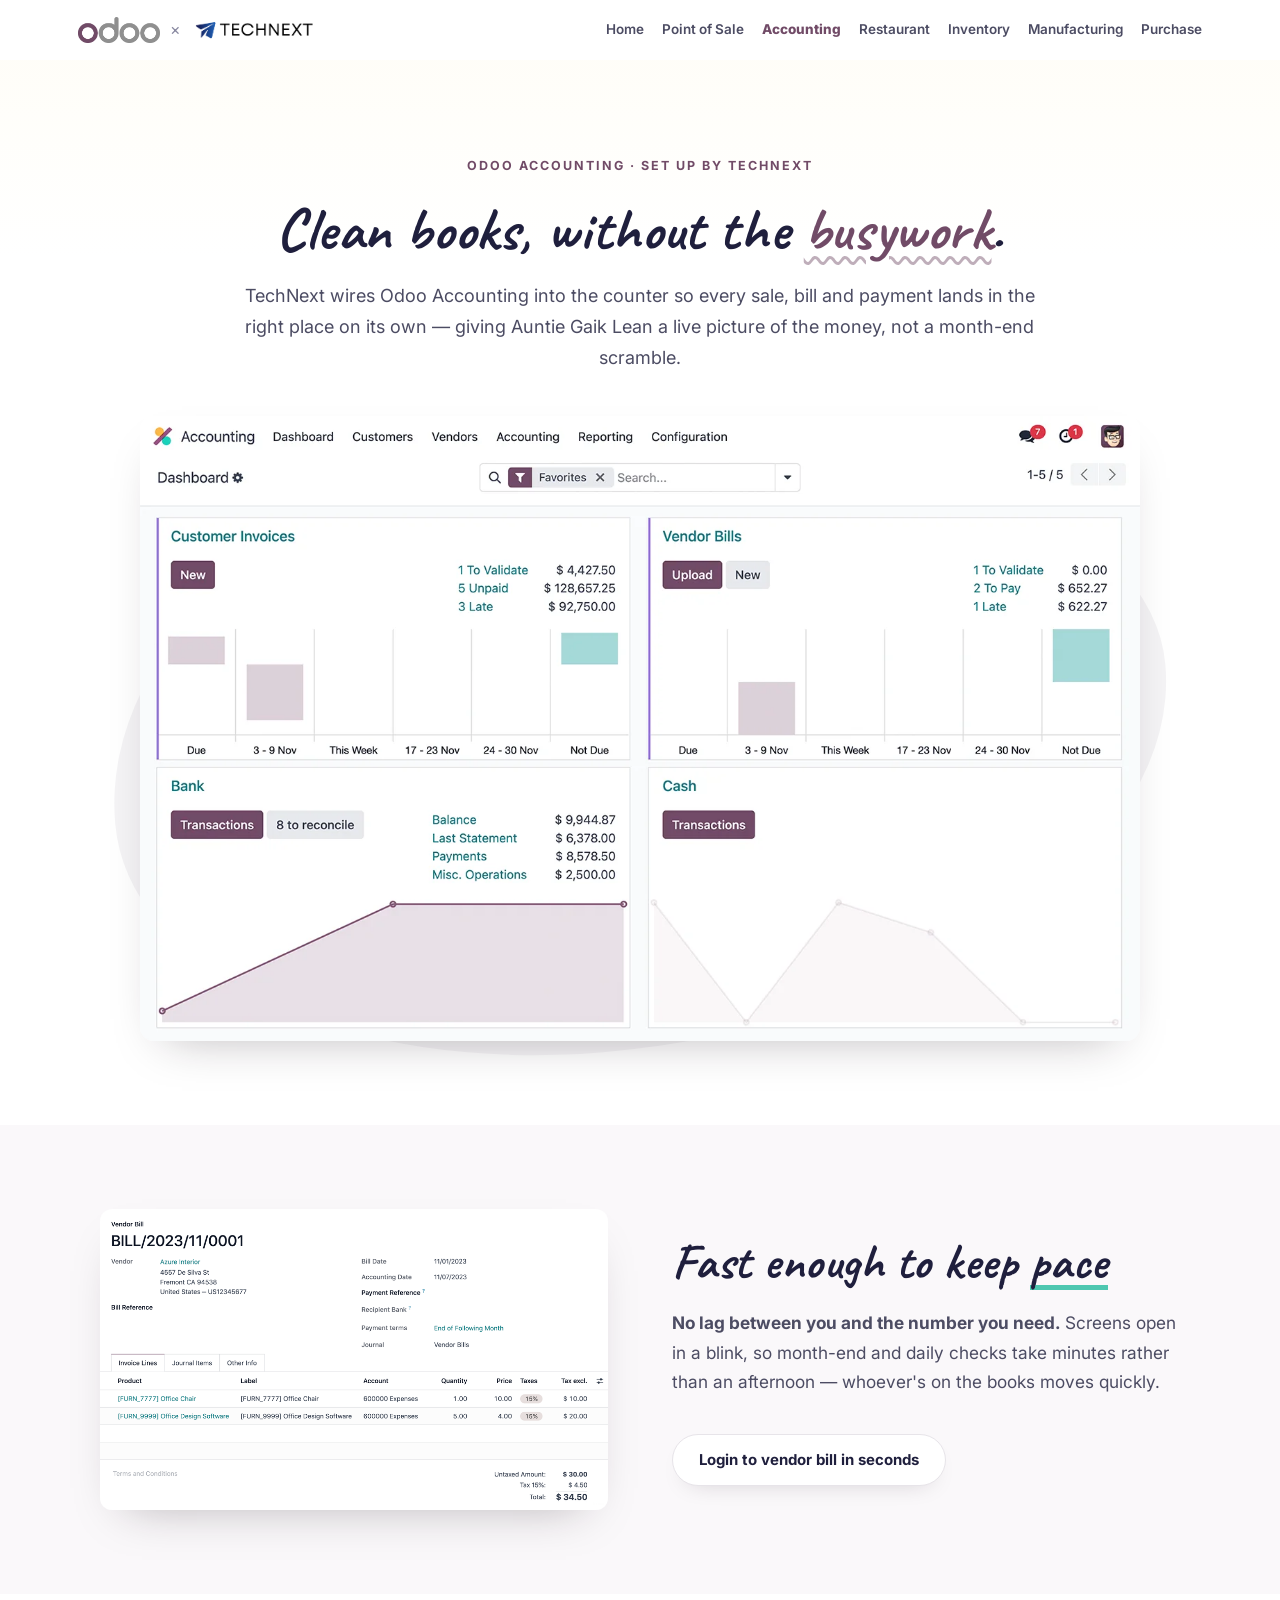
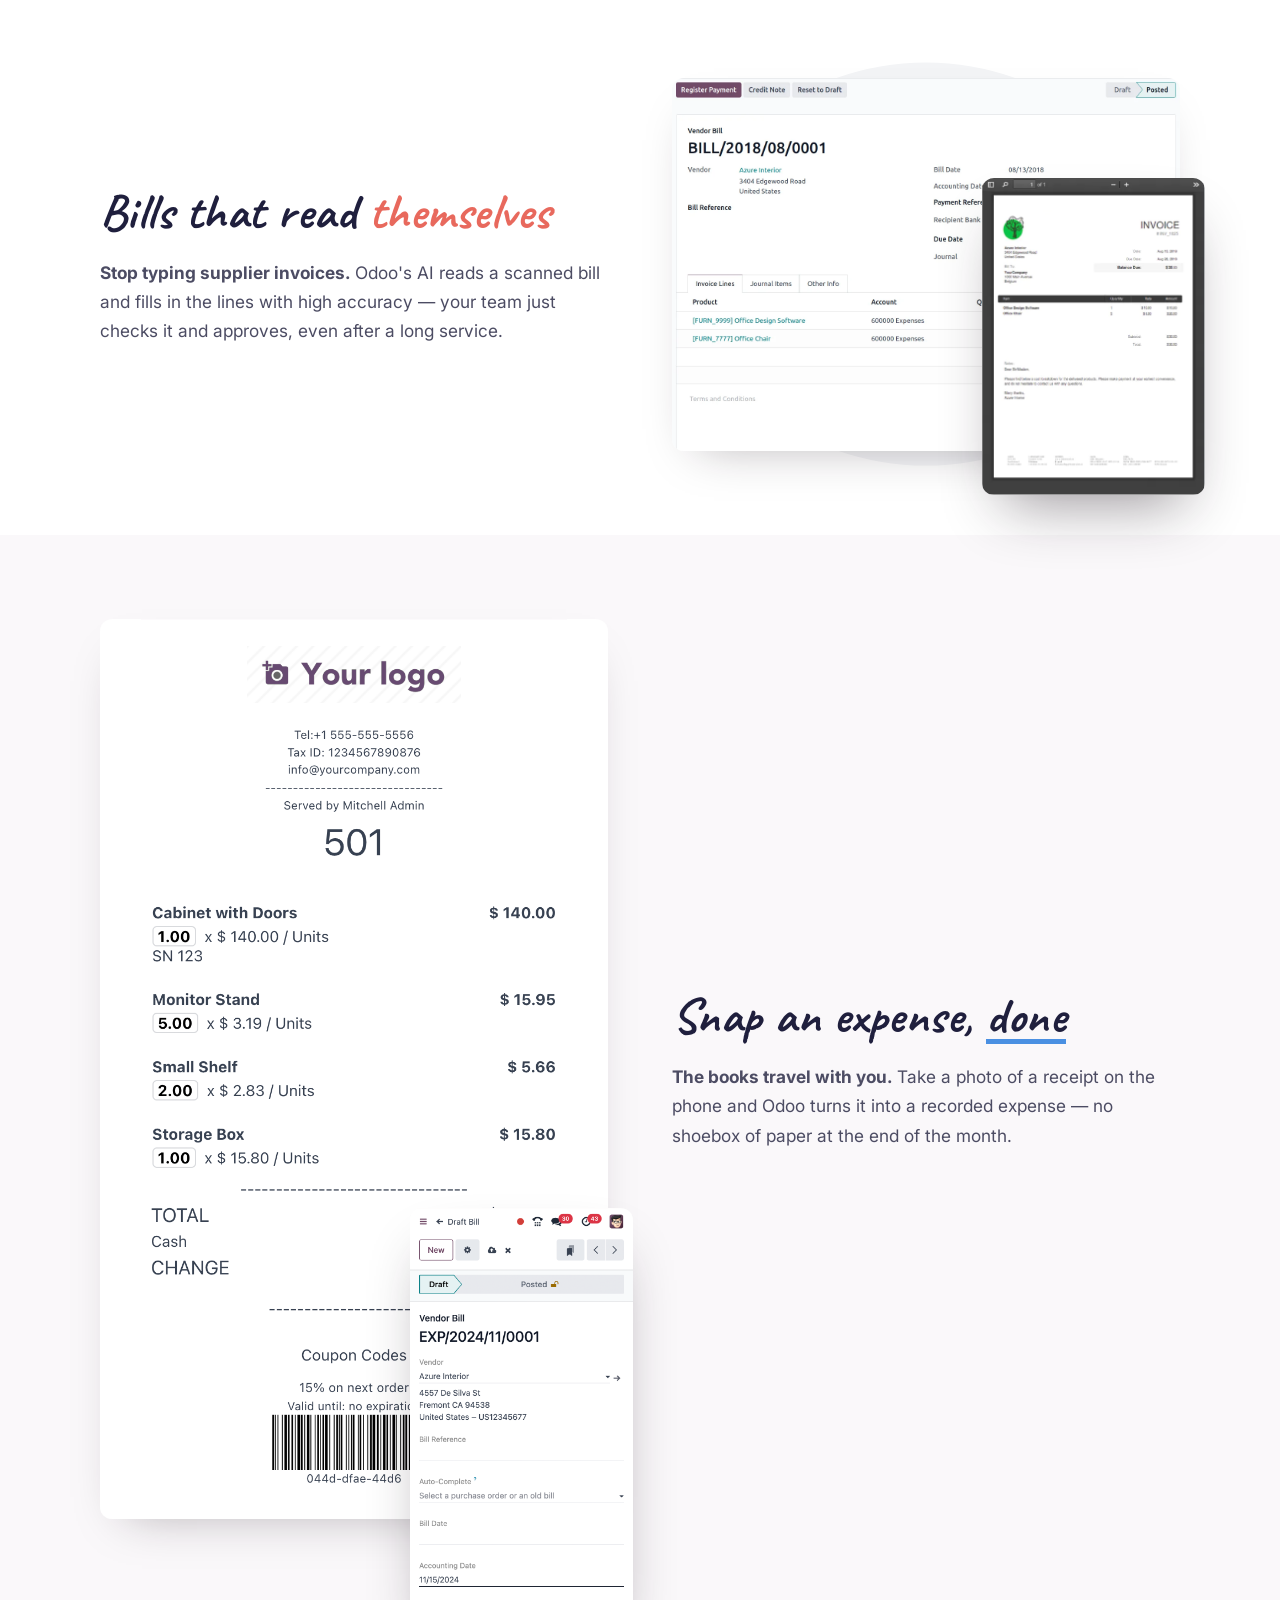
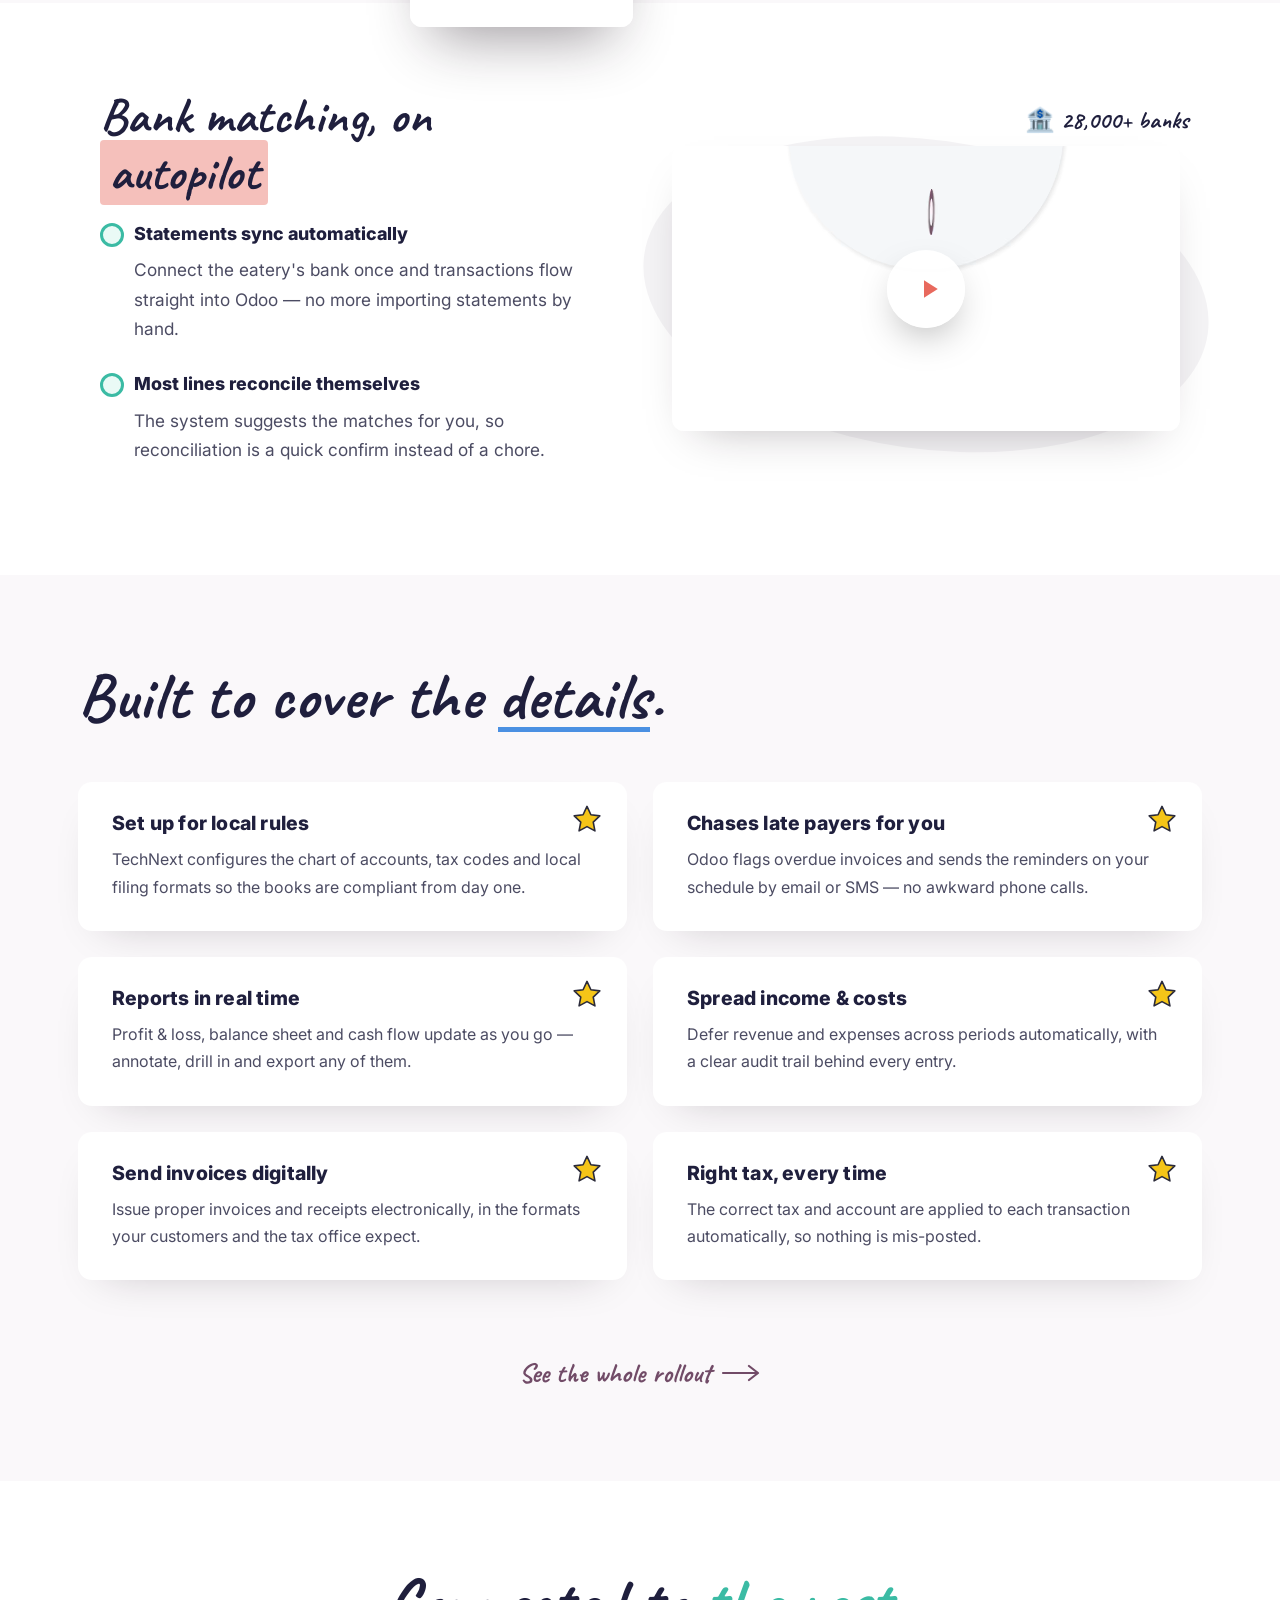
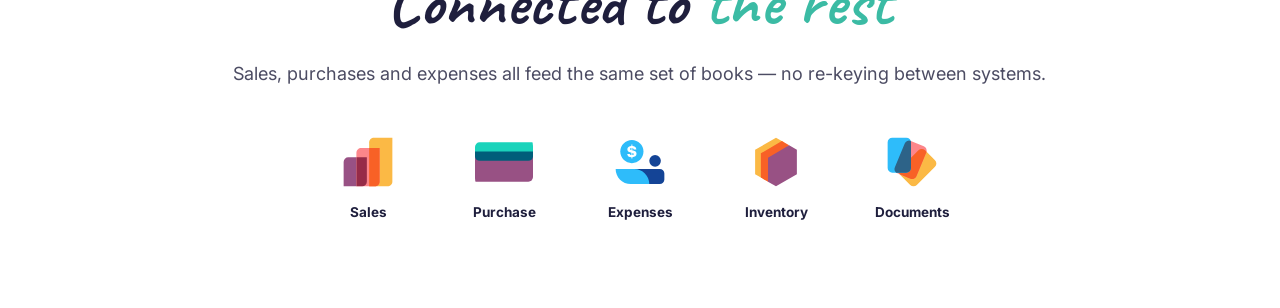
==== commit 02b8aec2: "Manufacturing: remove shadow on the "Always improving" Kaizen diagram Add .no-fx to the kaizen.svg s" ====
--- a/accounting.html
+++ b/accounting.html
@@ -9,7 +9,7 @@
 <link rel="preconnect" href="https://fonts.googleapis.com"/>
 <link rel="preconnect" href="https://fonts.gstatic.com" crossorigin/>
 <link href="https://fonts.googleapis.com/css2?family=Inter:wght@400;500;600;700;800;900&family=Caveat:wght@400;600;700&display=swap" rel="stylesheet"/>
-<link rel="stylesheet" href="odoo-replica.css?v=18"/>
+<link rel="stylesheet" href="odoo-replica.css?v=19"/>
 </head>
 <body>
 
@@ -137,6 +137,6 @@
   </div>
 </section>
 
-<script src="odoo-replica.js?v=18"></script>
+<script src="odoo-replica.js?v=19"></script>
 </body>
 </html>
